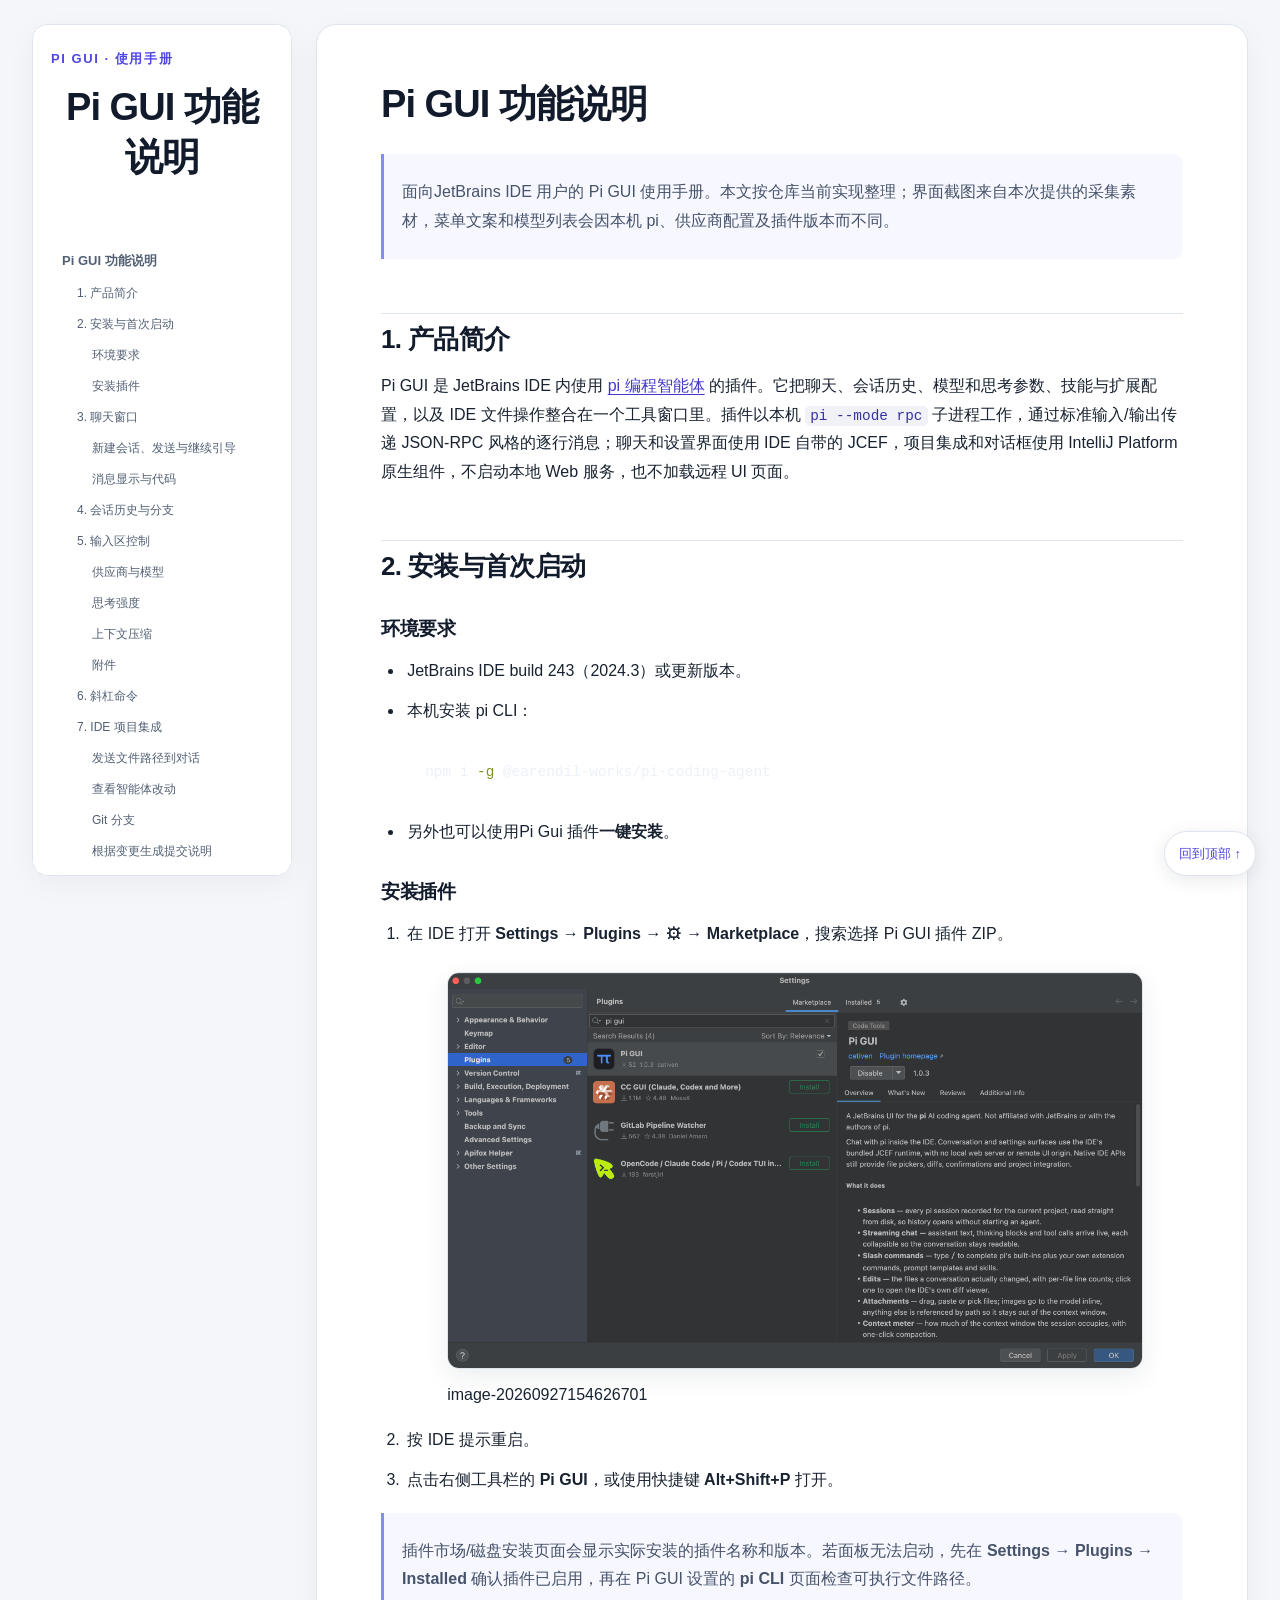
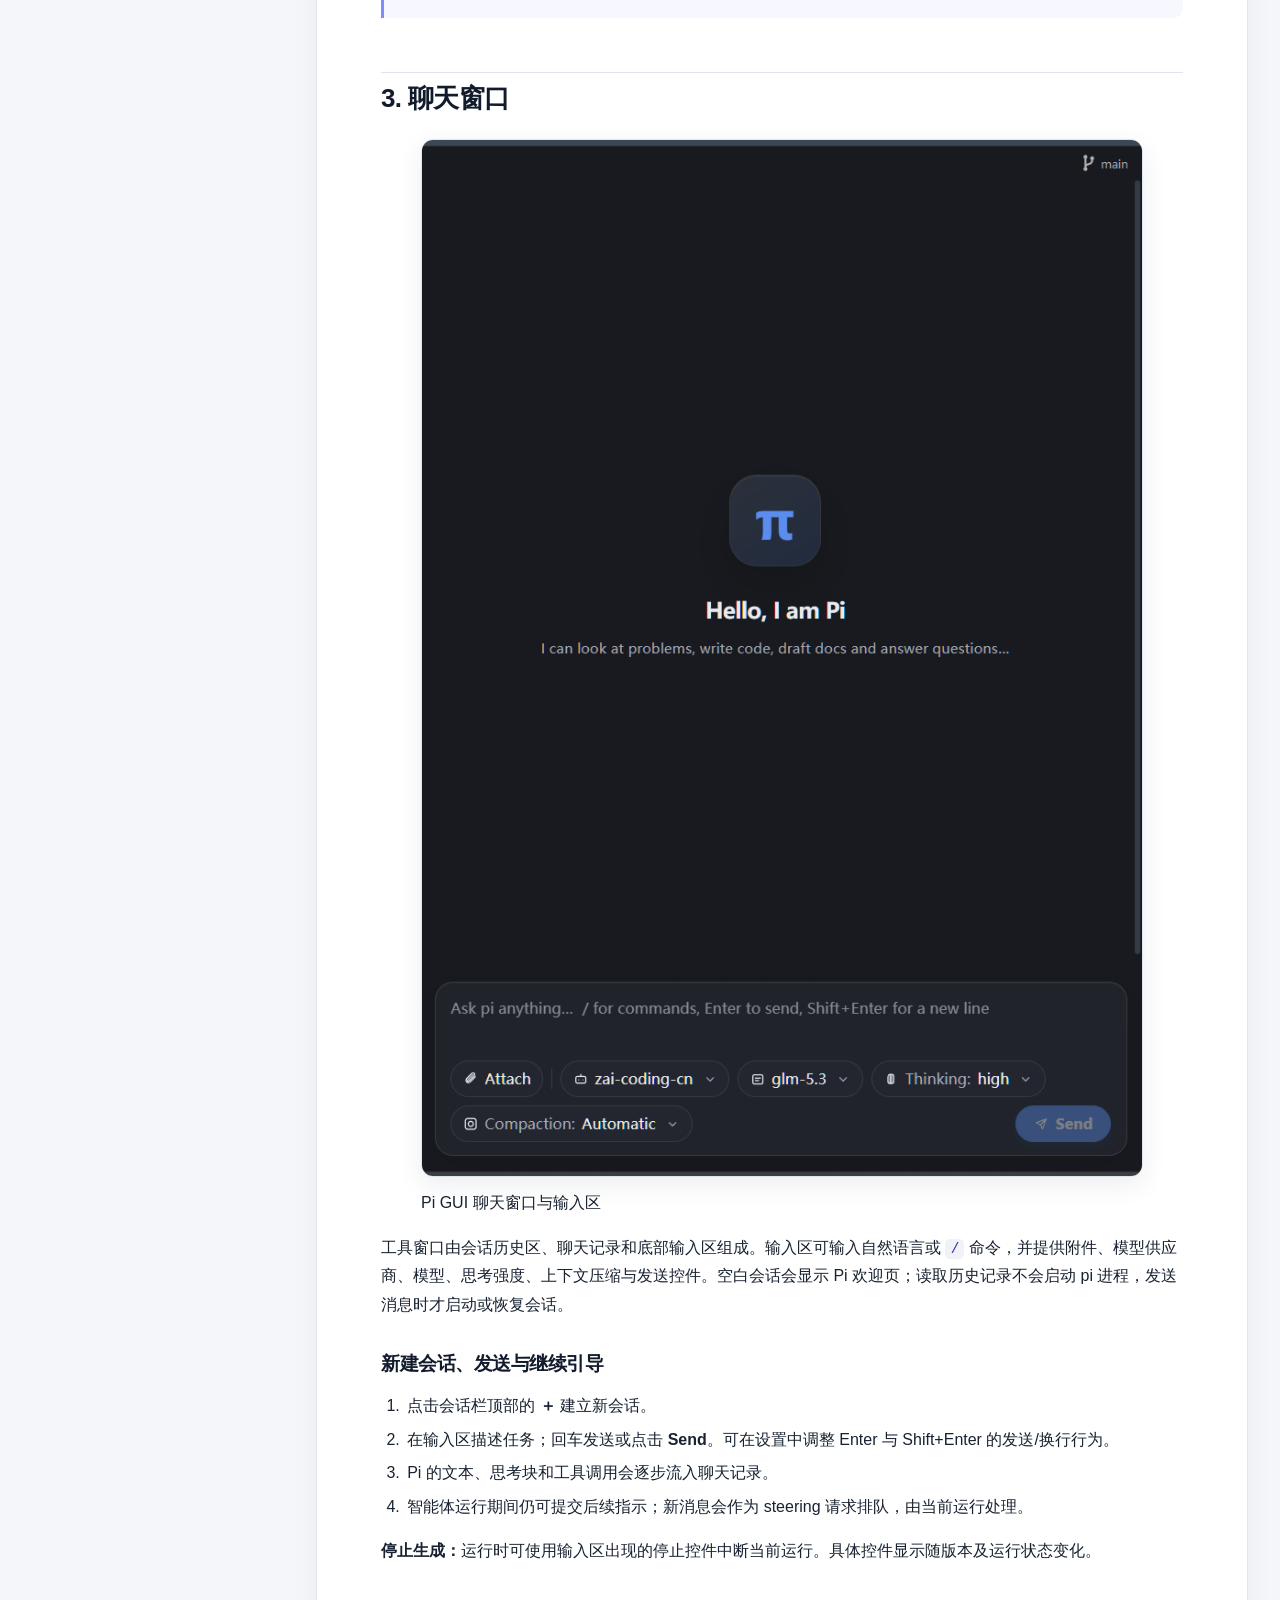
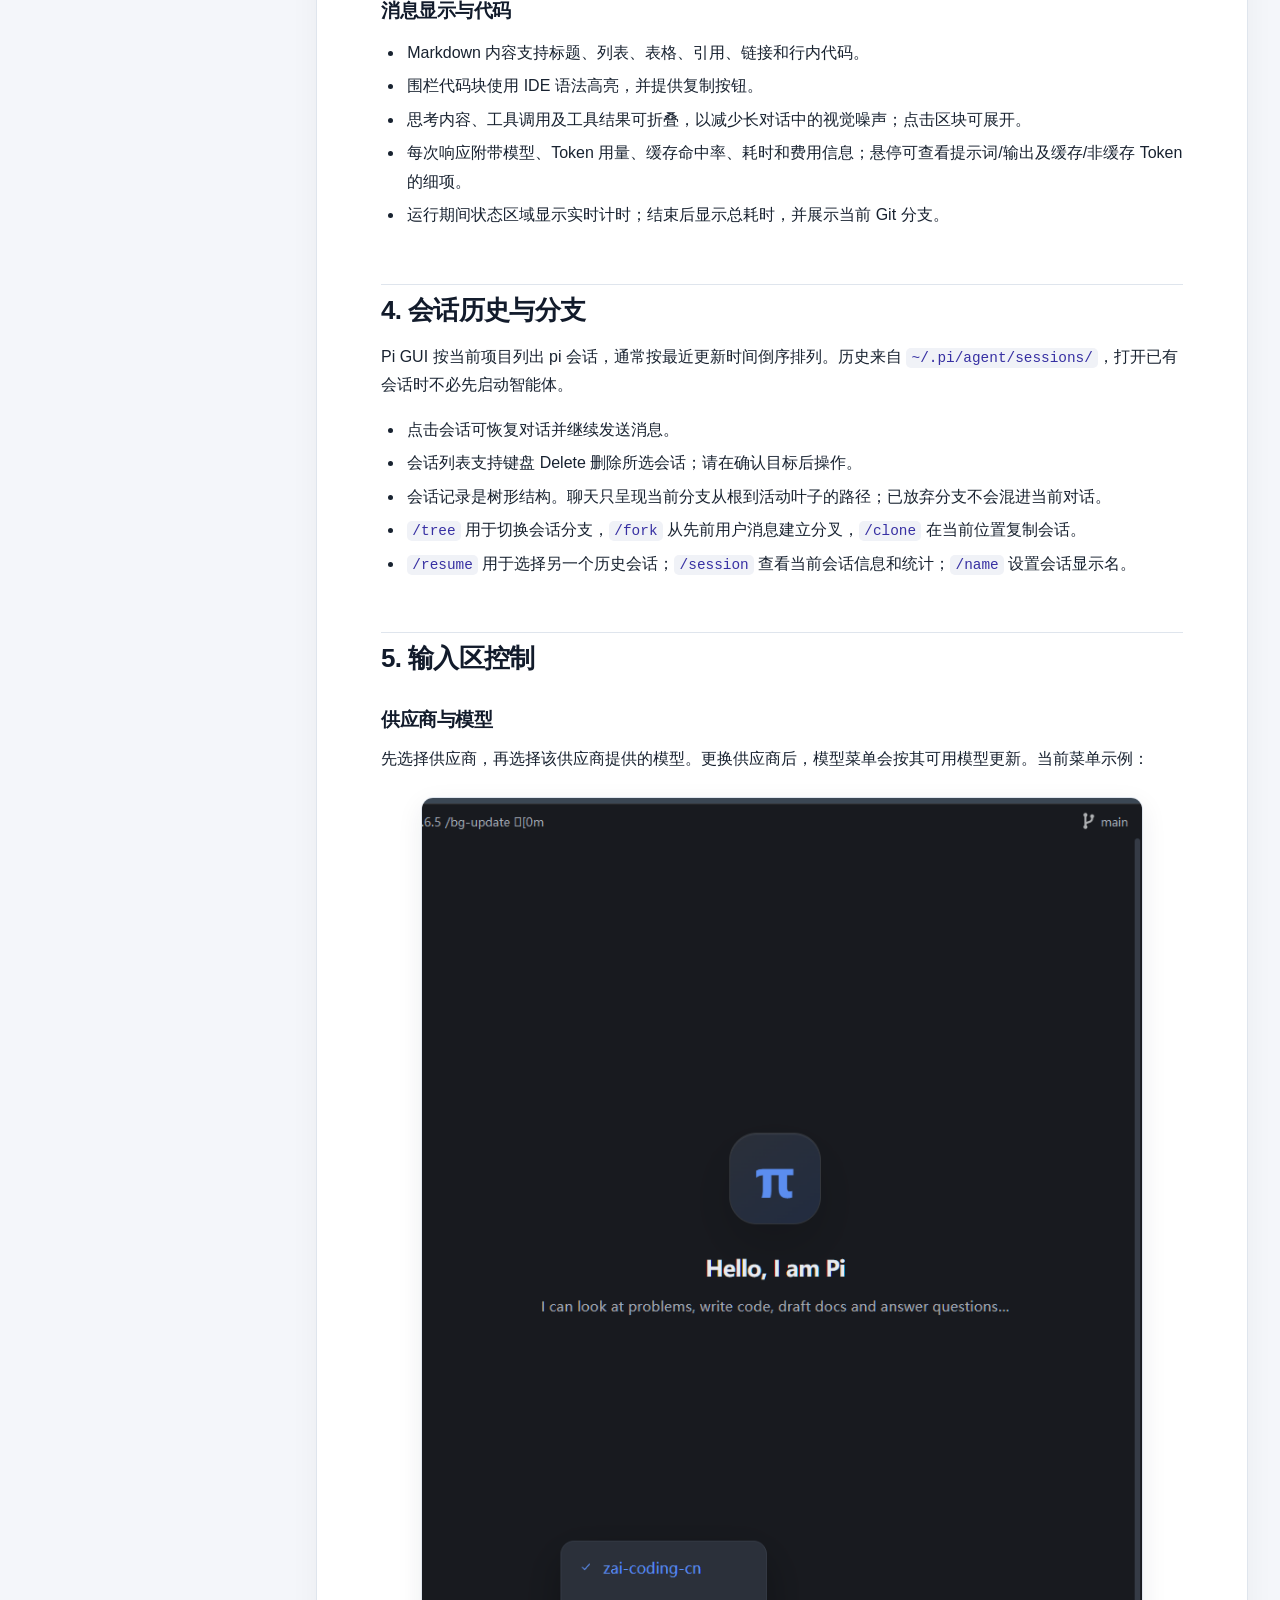
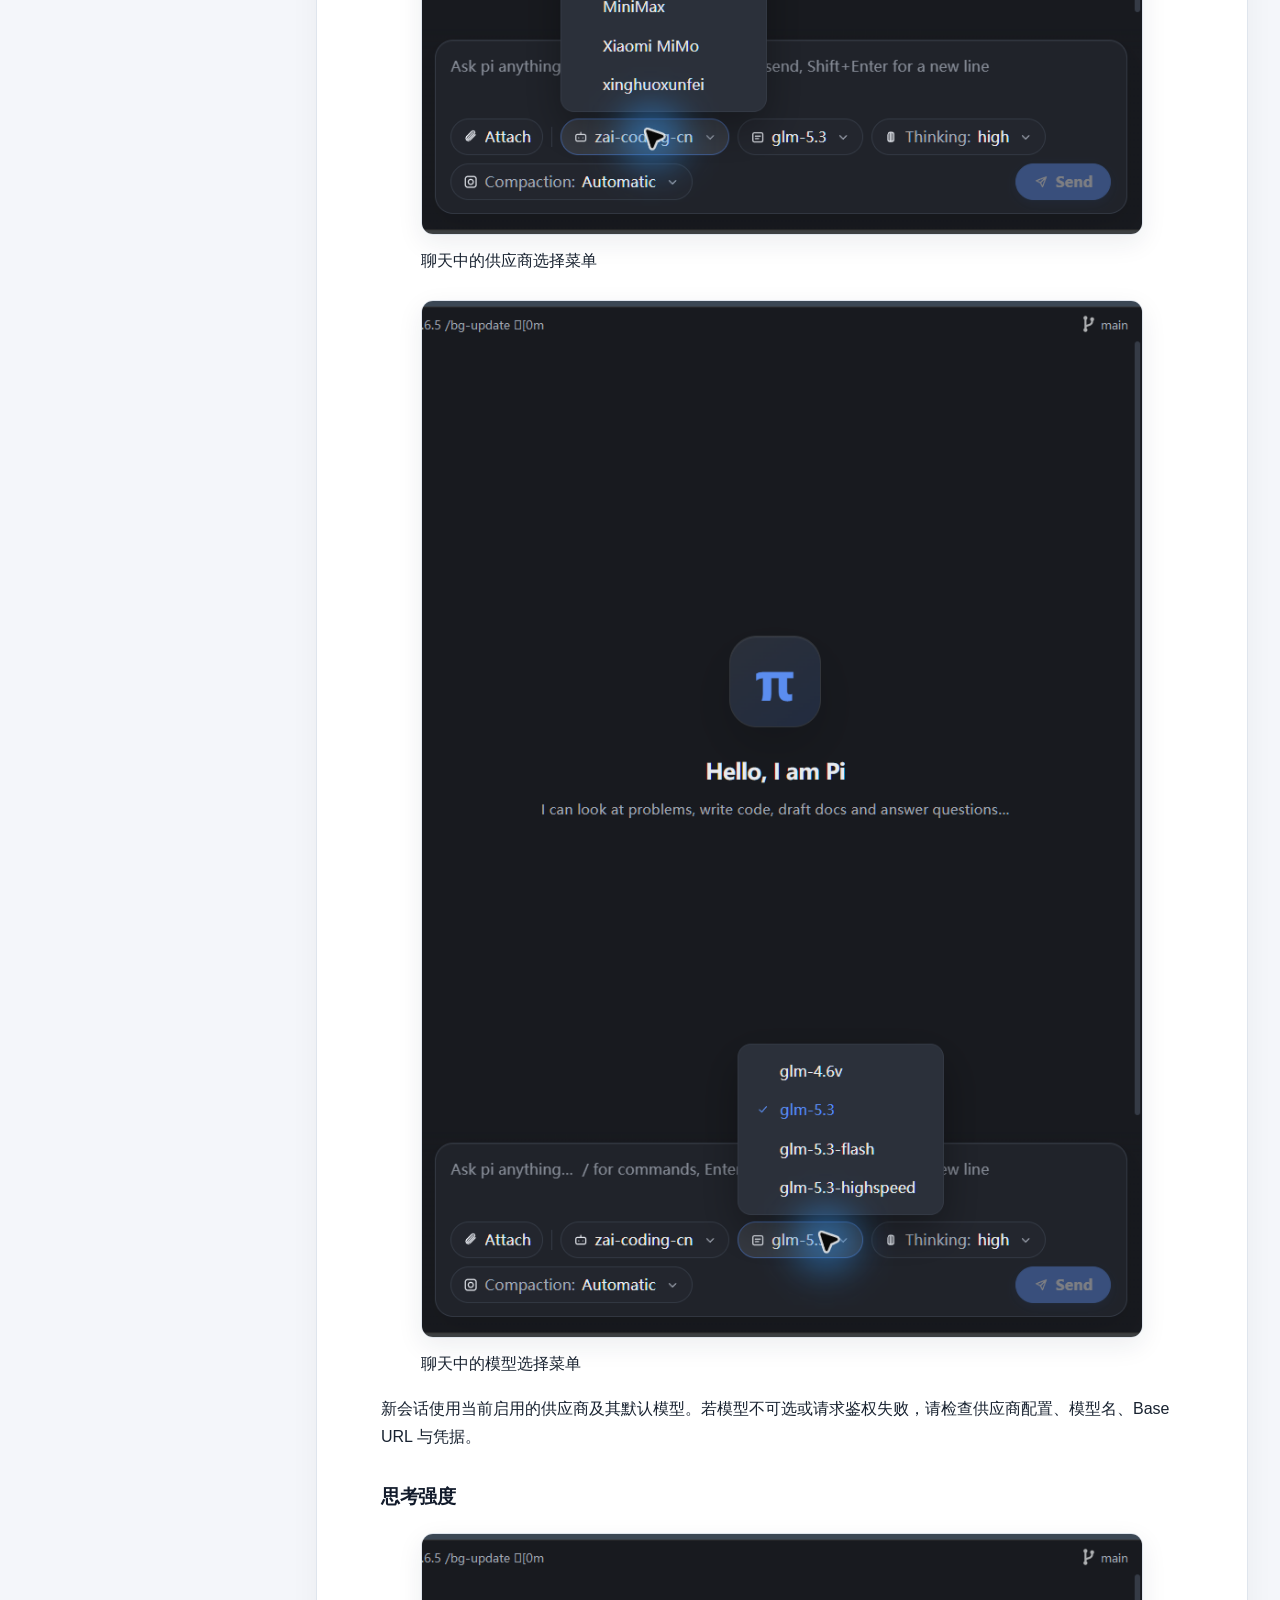
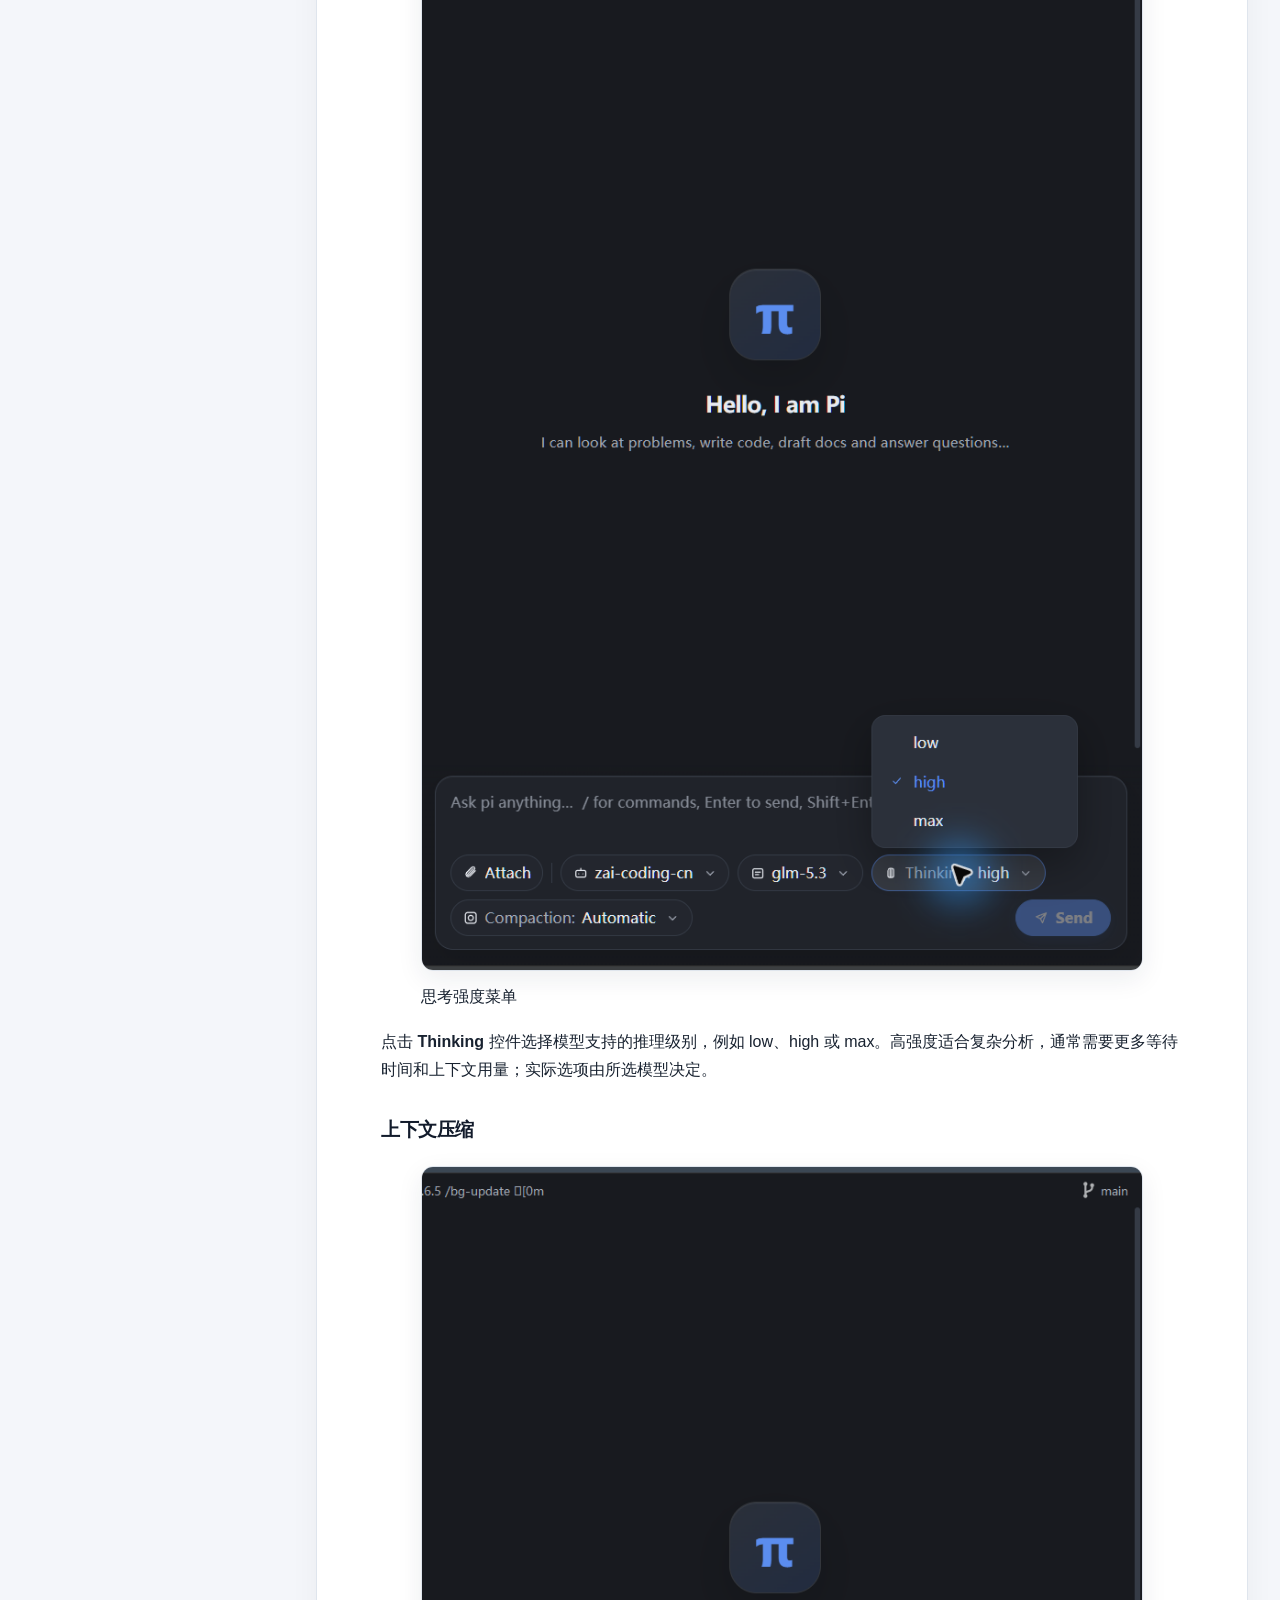
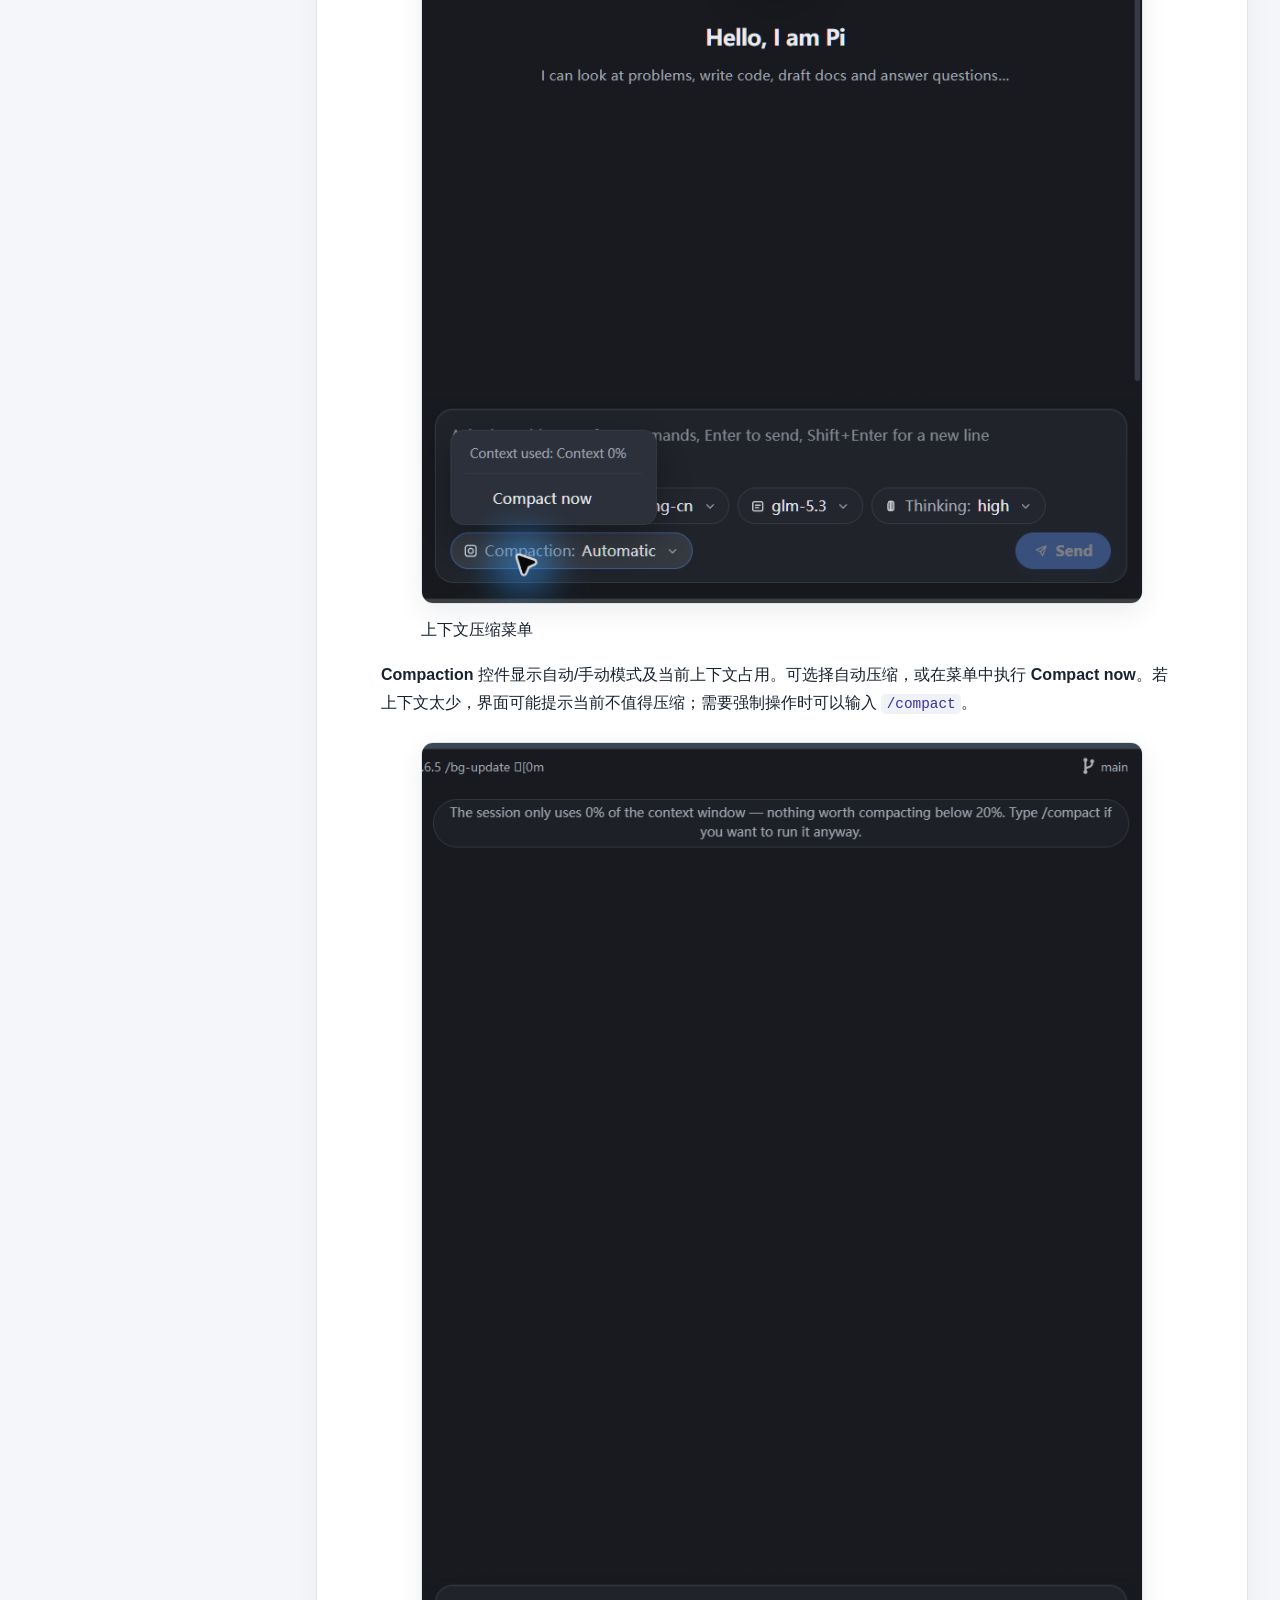
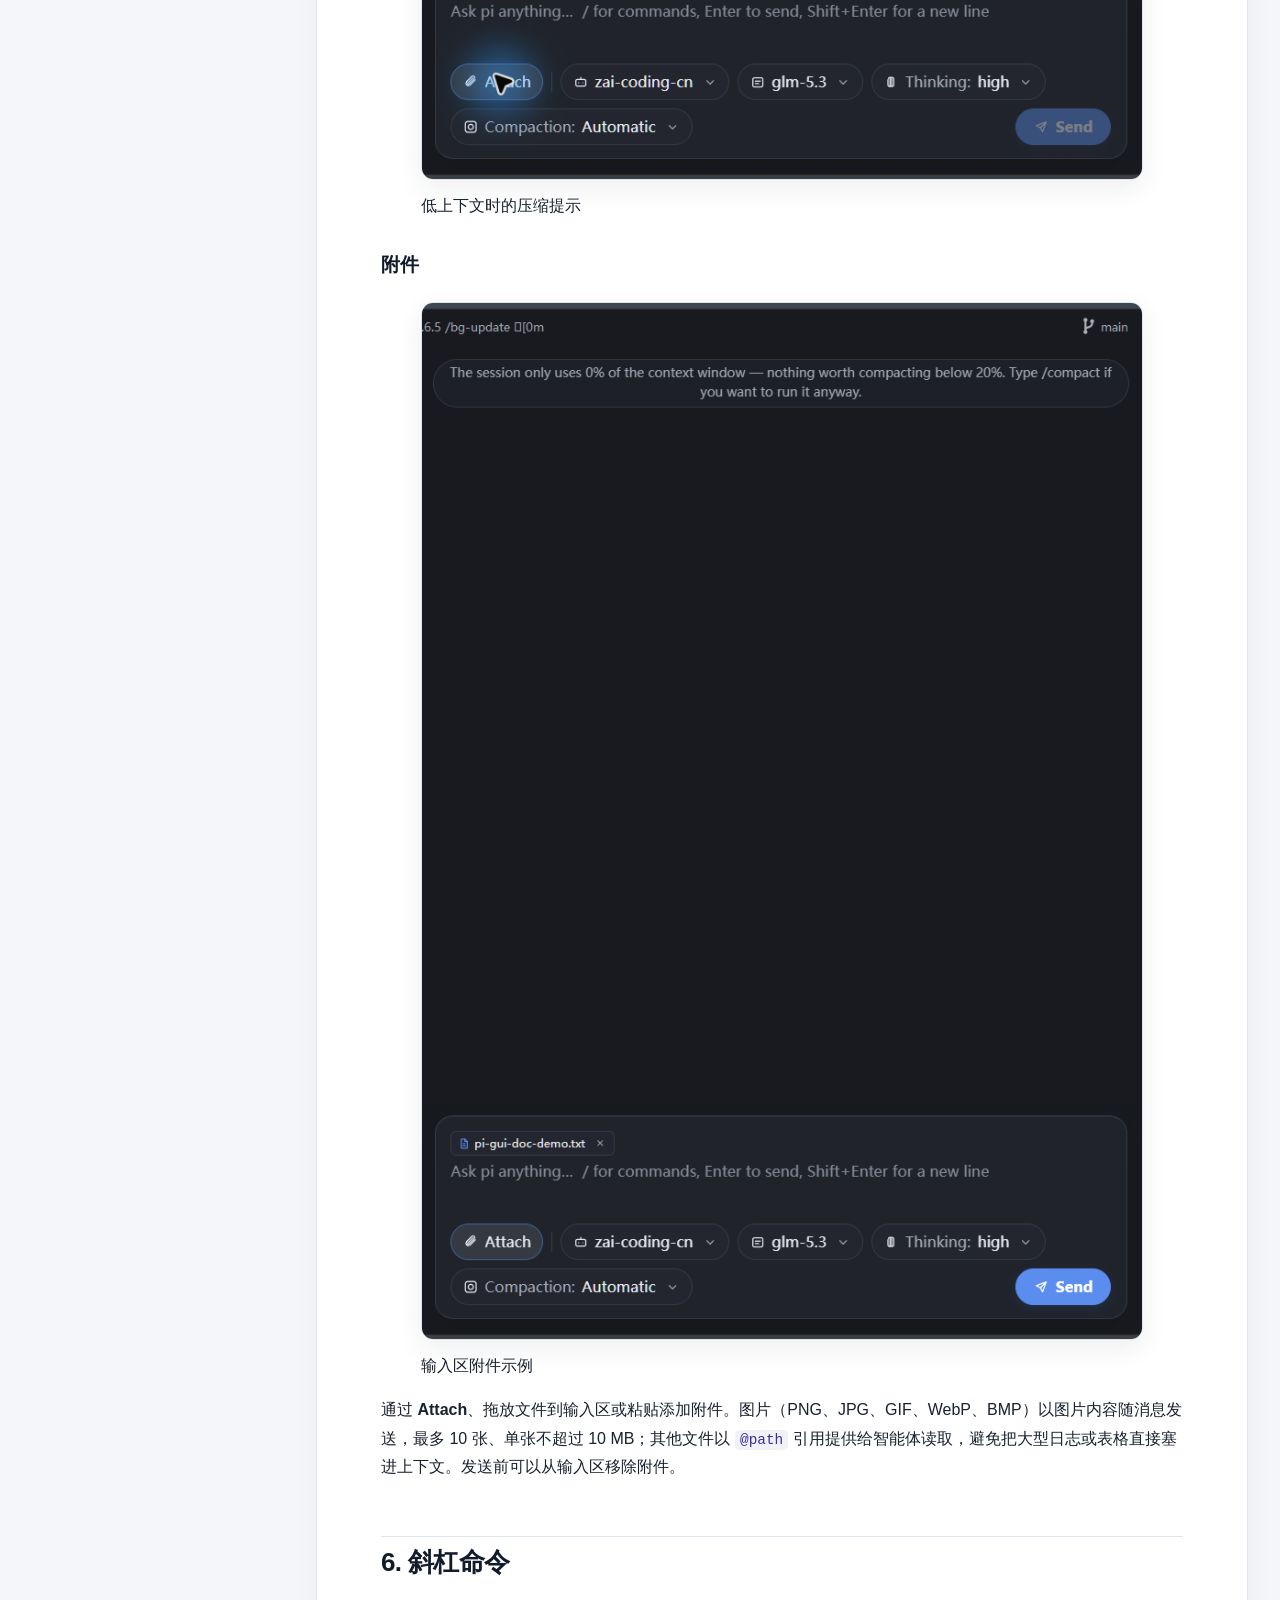
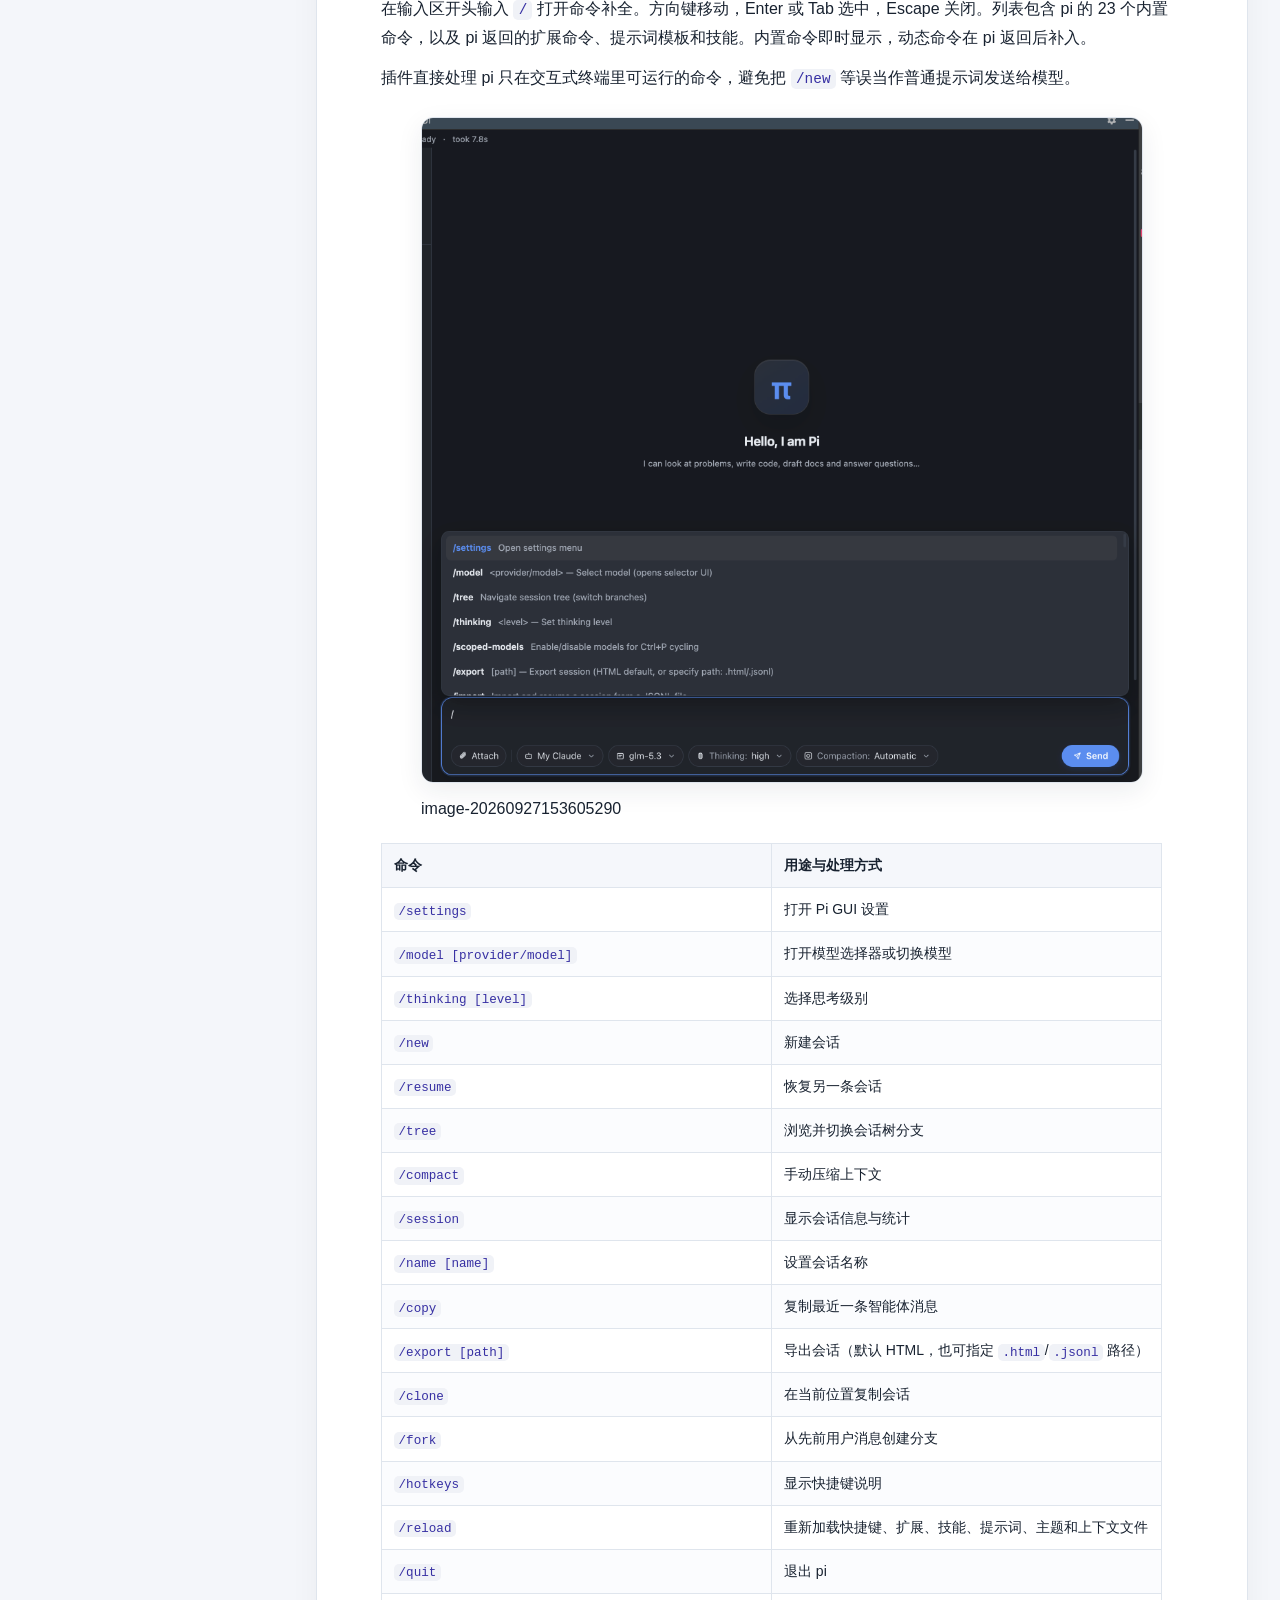
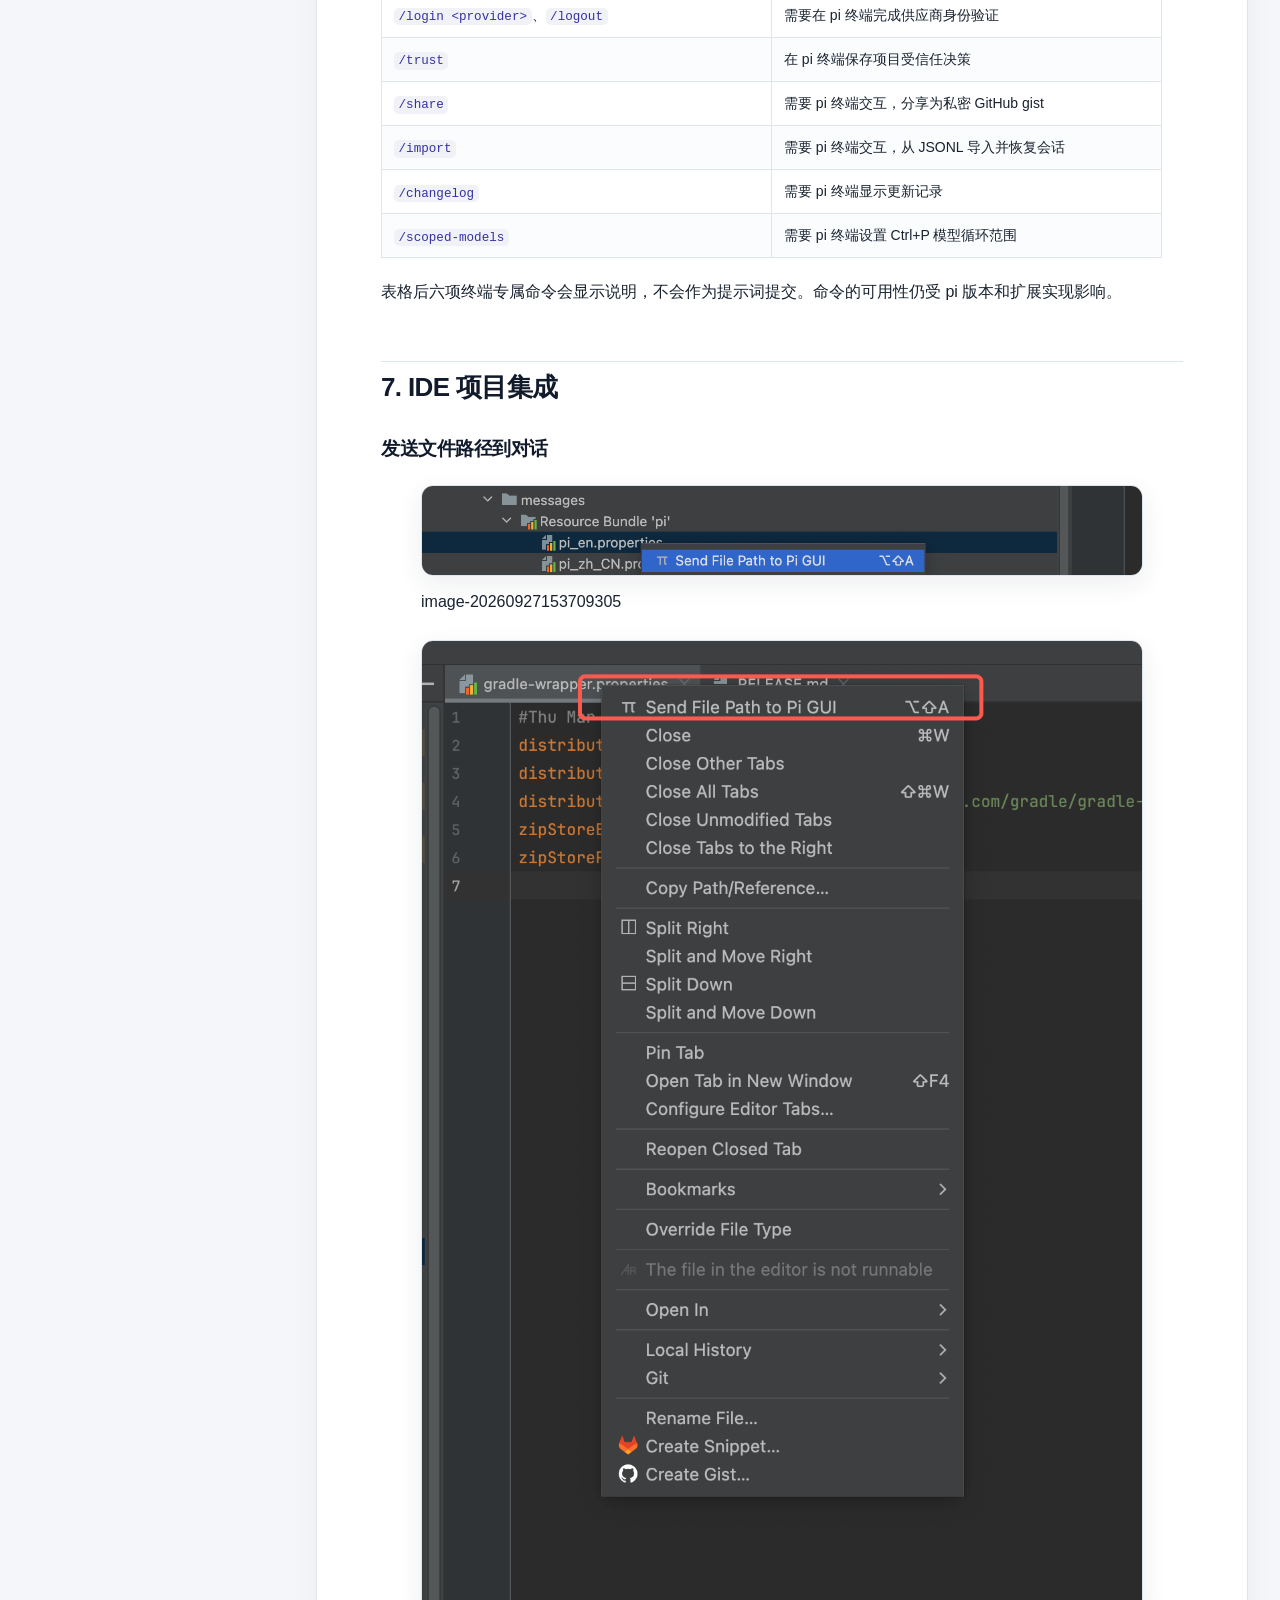
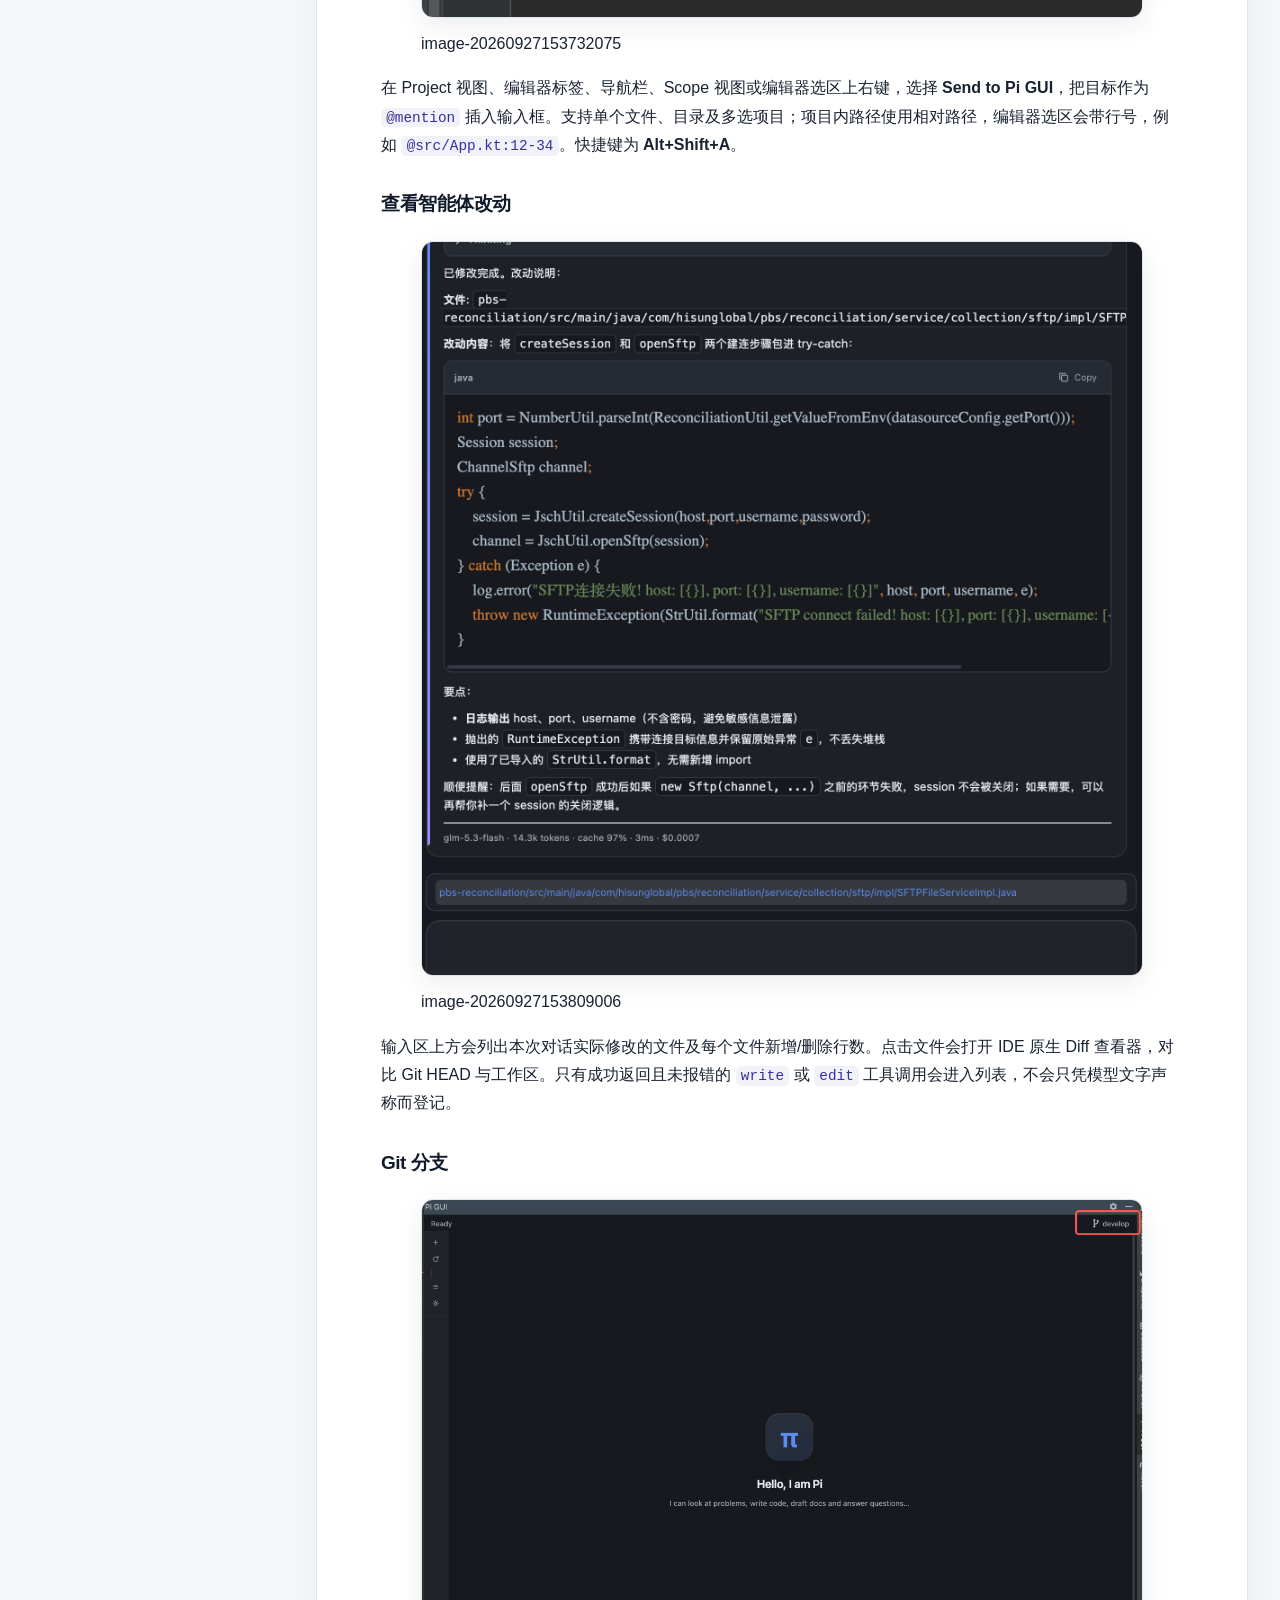
==== docs/index.html @ 317d8a3e "docs: publish Pi GUI user guide for Pages" ====
<!DOCTYPE html>
<html xmlns="http://www.w3.org/1999/xhtml" lang="zh-CN" xml:lang="zh-CN">
<head>
  <meta charset="utf-8" />
  <meta name="generator" content="pandoc" />
  <meta name="viewport" content="width=device-width, initial-scale=1.0, user-scalable=yes" />
  <title>Pi GUI 功能说明</title>
  <style>

html {
color: #1a1a1a;
background-color: #fdfdfd;
}
body {
margin: 0 auto;
max-width: 36em;
padding-left: 50px;
padding-right: 50px;
padding-top: 50px;
padding-bottom: 50px;
hyphens: auto;
overflow-wrap: break-word;
text-rendering: optimizeLegibility;
font-kerning: normal;
}
@media (max-width: 600px) {
body {
font-size: 0.9em;
padding: 12px;
}
h1 {
font-size: 1.8em;
}
}
@media print {
html {
background-color: white;
}
body {
background-color: transparent;
color: black;
font-size: 12pt;
}
p, h2, h3 {
orphans: 3;
widows: 3;
}
h2, h3, h4 {
page-break-after: avoid;
}
}
p {
margin: 1em 0;
}
a {
color: #1a1a1a;
}
a:visited {
color: #1a1a1a;
}
img {
max-width: 100%;
}
svg {
height: auto;
max-width: 100%;
}
h1, h2, h3, h4, h5, h6 {
margin-top: 1.4em;
}
h5, h6 {
font-size: 1em;
font-style: italic;
}
h6 {
font-weight: normal;
}
ol, ul {
padding-left: 1.7em;
margin-top: 1em;
}
li > ol, li > ul {
margin-top: 0;
}
blockquote {
margin: 1em 0 1em 1.7em;
padding-left: 1em;
border-left: 2px solid #e6e6e6;
color: #606060;
}
code {
font-family: Menlo, Monaco, Consolas, 'Lucida Console', monospace;
font-size: 85%;
margin: 0;
hyphens: manual;
}
pre {
margin: 1em 0;
overflow: auto;
}
pre code {
padding: 0;
overflow: visible;
overflow-wrap: normal;
}
.sourceCode {
background-color: transparent;
overflow: visible;
}
hr {
border: none;
border-top: 1px solid #1a1a1a;
height: 1px;
margin: 1em 0;
}
table {
margin: 1em 0;
border-collapse: collapse;
width: 100%;
overflow-x: auto;
display: block;
font-variant-numeric: lining-nums tabular-nums;
}
table caption {
margin-bottom: 0.75em;
}
tbody {
margin-top: 0.5em;
border-top: 1px solid #1a1a1a;
border-bottom: 1px solid #1a1a1a;
}
th {
border-top: 1px solid #1a1a1a;
padding: 0.25em 0.5em 0.25em 0.5em;
}
td {
padding: 0.125em 0.5em 0.25em 0.5em;
}
header {
margin-bottom: 4em;
text-align: center;
}
#TOC li {
list-style: none;
}
#TOC ul {
padding-left: 1.3em;
}
#TOC > ul {
padding-left: 0;
}
#TOC a:not(:hover) {
text-decoration: none;
}
code{white-space: pre-wrap;}
span.smallcaps{font-variant: small-caps;}
div.columns{display: flex; gap: min(4vw, 1.5em);}
div.column{flex: auto; overflow-x: auto;}
div.hanging-indent{margin-left: 1.5em; text-indent: -1.5em;}

ul.task-list[class]{list-style: none;}
ul.task-list li input[type="checkbox"] {
font-size: inherit;
width: 0.8em;
margin: 0 0.8em 0.2em -1.6em;
vertical-align: middle;
}
.display.math{display: block; text-align: center; margin: 0.5rem auto;}

html { -webkit-text-size-adjust: 100%; }
pre > code.sourceCode { white-space: pre; position: relative; }
pre > code.sourceCode > span { display: inline-block; line-height: 1.25; }
pre > code.sourceCode > span:empty { height: 1.2em; }
.sourceCode { overflow: visible; }
code.sourceCode > span { color: inherit; text-decoration: inherit; }
div.sourceCode { margin: 1em 0; }
pre.sourceCode { margin: 0; }
@media screen {
div.sourceCode { overflow: auto; }
}
@media print {
pre > code.sourceCode { white-space: pre-wrap; }
pre > code.sourceCode > span { text-indent: -5em; padding-left: 5em; }
}
pre.numberSource code
{ counter-reset: source-line 0; }
pre.numberSource code > span
{ position: relative; left: -4em; counter-increment: source-line; }
pre.numberSource code > span > a:first-child::before
{ content: counter(source-line);
position: relative; left: -1em; text-align: right; vertical-align: baseline;
border: none; display: inline-block;
-webkit-touch-callout: none; -webkit-user-select: none;
-khtml-user-select: none; -moz-user-select: none;
-ms-user-select: none; user-select: none;
padding: 0 4px; width: 4em;
color: #aaaaaa;
}
pre.numberSource { margin-left: 3em; border-left: 1px solid #aaaaaa; padding-left: 4px; }
div.sourceCode
{ }
@media screen {
pre > code.sourceCode > span > a:first-child::before { text-decoration: underline; }
}
code span.al { color: #ff0000; font-weight: bold; } 
code span.an { color: #60a0b0; font-weight: bold; font-style: italic; } 
code span.at { color: #7d9029; } 
code span.bn { color: #40a070; } 
code span.bu { color: #008000; } 
code span.cf { color: #007020; font-weight: bold; } 
code span.ch { color: #4070a0; } 
code span.cn { color: #880000; } 
code span.co { color: #60a0b0; font-style: italic; } 
code span.cv { color: #60a0b0; font-weight: bold; font-style: italic; } 
code span.do { color: #ba2121; font-style: italic; } 
code span.dt { color: #902000; } 
code span.dv { color: #40a070; } 
code span.er { color: #ff0000; font-weight: bold; } 
code span.ex { } 
code span.fl { color: #40a070; } 
code span.fu { color: #06287e; } 
code span.im { color: #008000; font-weight: bold; } 
code span.in { color: #60a0b0; font-weight: bold; font-style: italic; } 
code span.kw { color: #007020; font-weight: bold; } 
code span.op { color: #666666; } 
code span.ot { color: #007020; } 
code span.pp { color: #bc7a00; } 
code span.sc { color: #4070a0; } 
code span.ss { color: #bb6688; } 
code span.st { color: #4070a0; } 
code span.va { color: #19177c; } 
code span.vs { color: #4070a0; } 
code span.wa { color: #60a0b0; font-weight: bold; font-style: italic; } 
</style>
<meta name="description" content="Pi GUI JetBrains 插件完整功能使用手册" />
<style>
:root{color-scheme:light;--ink:#182230;--muted:#596779;--line:#dfe5ed;--accent:#4f46e5;--paper:#fff;--canvas:#f4f6fa;--soft:#eef2ff}*{box-sizing:border-box}html{scroll-behavior:smooth;scroll-padding-top:24px}body{margin:0!important;padding:0!important;max-width:none!important;width:100%;background:var(--canvas);color:var(--ink);font:16px/1.78 -apple-system,BlinkMacSystemFont,"Segoe UI","PingFang SC","Hiragino Sans GB","Microsoft YaHei",sans-serif}.page{width:100%;max-width:none;min-height:100vh;margin:0;padding:24px 32px 64px;display:grid;grid-template-columns:260px minmax(0,1fr);gap:24px}.sidebar{position:sticky;top:24px;align-self:start;max-height:calc(100vh - 48px);overflow:auto;padding:22px 18px;background:var(--paper);border:1px solid var(--line);border-radius:16px;box-shadow:0 8px 30px #1720330b}.brand{font-size:13px;font-weight:750;letter-spacing:.12em;text-transform:uppercase;color:var(--accent);margin:0 0 12px}.sidebar #TOC ul{list-style:none;margin:0;padding:0}.sidebar #TOC ul ul{padding-left:12px}.sidebar #TOC li{margin:3px 0}.sidebar #TOC a{display:block;padding:5px 8px;border-radius:7px;color:#526074;text-decoration:none;font-size:13px;line-height:1.5}.sidebar #TOC a:hover{background:var(--soft);color:var(--accent)}main{min-width:0;width:100%;padding:54px clamp(28px,5vw,88px);background:var(--paper);border:1px solid var(--line);border-radius:20px;box-shadow:0 8px 30px #1720330b}h1,h2,h3{line-height:1.32;letter-spacing:-.025em;color:#121b2b}h1{font-size:38px;margin:0 0 25px}h2{font-size:26px;margin:54px 0 16px;padding-top:8px;border-top:1px solid var(--line)}h3{font-size:19px;margin:32px 0 10px}p{margin:12px 0}a{color:#4338ca;text-underline-offset:3px}blockquote{margin:18px 0;padding:12px 18px;border-left:3px solid #818cf8;background:#f6f7ff;color:#46536a;border-radius:0 10px 10px 0}ul,ol{padding-left:1.45em}li{padding-left:3px;margin:5px 0}table{width:100%;border-collapse:collapse;margin:20px 0;font-size:14px;line-height:1.65}th,td{border:1px solid var(--line);padding:10px 12px;text-align:left;vertical-align:top}th{background:#f5f7fb;font-weight:700}tr:nth-child(even) td{background:#fbfcfe}code{font:.9em ui-monospace,SFMono-Regular,Menlo,Consolas,monospace;background:#f0f2f7;padding:.13em .36em;border-radius:5px;color:#3730a3}pre{overflow:auto;padding:16px 18px;border-radius:12px;background:#151a26;color:#ecf0f8}pre code{background:none;color:inherit;padding:0}img{display:block;max-width:min(100%,785px);height:auto;margin:24px auto 12px;border:1px solid var(--line);border-radius:12px;box-shadow:0 8px 26px #15213a14}hr{border:0;border-top:1px solid var(--line);margin:34px 0}.back-top{position:fixed;right:24px;bottom:24px;padding:10px 14px;border:1px solid var(--line);border-radius:999px;background:#fff;color:var(--accent);text-decoration:none;box-shadow:0 4px 18px #17203318;font-size:13px}.sidebar #TOC>ul>li>a{font-weight:650}.sidebar #TOC ul ul a{font-size:12px}@media(max-width:880px){.page{display:block;padding:16px}.sidebar{position:static;max-height:270px;margin-bottom:16px}.sidebar:before{content:"本文导航";display:block;font-weight:700;margin:0 0 8px}main{padding:32px 24px}h1{font-size:31px}h2{font-size:23px;margin-top:42px}}@media(max-width:560px){body{font-size:15px}.page{padding:8px}.sidebar{padding:16px;border-radius:12px}main{padding:26px 18px;border-radius:12px}h1{font-size:28px}h2{font-size:21px}table{display:block;overflow-x:auto}th,td{min-width:110px;padding:8px}}@media print{body{background:white}.page{display:block;padding:0;max-width:none}.sidebar,.back-top{display:none}main{border:0;box-shadow:none;padding:0}h2{break-after:avoid}img{max-width:100%;box-shadow:none}a{color:inherit;text-decoration:none}}
</style>
</head>
<body id="top">
<div class="page">
<aside class="sidebar"><div class="brand">Pi GUI · 使用手册</div>
<header id="title-block-header">
<h1 class="title">Pi GUI 功能说明</h1>
</header>
<nav id="TOC" role="doc-toc">
<ul>
<li><a href="#pi-gui-功能说明" id="toc-pi-gui-功能说明">Pi GUI
功能说明</a>
<ul>
<li><a href="#产品简介" id="toc-产品简介">1. 产品简介</a></li>
<li><a href="#安装与首次启动" id="toc-安装与首次启动">2.
安装与首次启动</a>
<ul>
<li><a href="#环境要求" id="toc-环境要求">环境要求</a></li>
<li><a href="#安装插件" id="toc-安装插件">安装插件</a></li>
</ul></li>
<li><a href="#聊天窗口" id="toc-聊天窗口">3. 聊天窗口</a>
<ul>
<li><a href="#新建会话发送与继续引导" id="toc-新建会话发送与继续引导">新建会话、发送与继续引导</a></li>
<li><a href="#消息显示与代码" id="toc-消息显示与代码">消息显示与代码</a></li>
</ul></li>
<li><a href="#会话历史与分支" id="toc-会话历史与分支">4.
会话历史与分支</a></li>
<li><a href="#输入区控制" id="toc-输入区控制">5. 输入区控制</a>
<ul>
<li><a href="#供应商与模型" id="toc-供应商与模型">供应商与模型</a></li>
<li><a href="#思考强度" id="toc-思考强度">思考强度</a></li>
<li><a href="#上下文压缩" id="toc-上下文压缩">上下文压缩</a></li>
<li><a href="#附件" id="toc-附件">附件</a></li>
</ul></li>
<li><a href="#斜杠命令" id="toc-斜杠命令">6. 斜杠命令</a></li>
<li><a href="#ide-项目集成" id="toc-ide-项目集成">7. IDE 项目集成</a>
<ul>
<li><a href="#发送文件路径到对话" id="toc-发送文件路径到对话">发送文件路径到对话</a></li>
<li><a href="#查看智能体改动" id="toc-查看智能体改动">查看智能体改动</a></li>
<li><a href="#git-分支" id="toc-git-分支">Git 分支</a></li>
<li><a href="#根据变更生成提交说明" id="toc-根据变更生成提交说明">根据变更生成提交说明</a></li>
</ul></li>
<li><a href="#设置说明" id="toc-设置说明">8. 设置说明</a>
<ul>
<li><a href="#常规设置逐项说明" id="toc-常规设置逐项说明">常规设置逐项说明</a></li>
<li><a href="#mcp-服务配置" id="toc-mcp-服务配置">MCP 服务配置</a></li>
<li><a href="#技能与插件的安装范围" id="toc-技能与插件的安装范围">技能与插件的安装范围</a></li>
<li><a href="#commit-ai-设置与使用" id="toc-commit-ai-设置与使用">Commit
AI 设置与使用</a></li>
<li><a href="#导入供应商与凭据隐私" id="toc-导入供应商与凭据隐私">导入供应商与凭据隐私</a></li>
</ul></li>
<li><a href="#常见问题" id="toc-常见问题">9. 常见问题</a></li>
<li><a href="#技术与数据边界" id="toc-技术与数据边界">10.
技术与数据边界</a></li>
</ul></li>
</ul>
</nav>
</aside>
<main>
<h1 id="pi-gui-功能说明">Pi GUI 功能说明</h1>
<blockquote>
<p>面向JetBrains IDE 用户的 Pi GUI
使用手册。本文按仓库当前实现整理；界面截图来自本次提供的采集素材，菜单文案和模型列表会因本机
pi、供应商配置及插件版本而不同。</p>
</blockquote>
<h2 id="产品简介">1. 产品简介</h2>
<p>Pi GUI 是 JetBrains IDE 内使用 <a href="https://github.com/earendil-works/pi">pi 编程智能体</a>
的插件。它把聊天、会话历史、模型和思考参数、技能与扩展配置，以及 IDE
文件操作整合在一个工具窗口里。插件以本机 <code>pi --mode rpc</code>
子进程工作，通过标准输入/输出传递 JSON-RPC
风格的逐行消息；聊天和设置界面使用 IDE 自带的 JCEF，项目集成和对话框使用
IntelliJ Platform 原生组件，不启动本地 Web 服务，也不加载远程 UI
页面。</p>
<h2 id="安装与首次启动">2. 安装与首次启动</h2>
<h3 id="环境要求">环境要求</h3>
<ul>
<li><p>JetBrains IDE build 243（2024.3）或更新版本。</p></li>
<li><p>本机安装 pi CLI：</p>
<div class="sourceCode" id="cb1"><pre class="sourceCode bash"><code class="sourceCode bash"><span id="cb1-1"><a href="#cb1-1" aria-hidden="true" tabindex="-1"></a><span class="ex">npm</span> i <span class="at">-g</span> @earendil-works/pi-coding-agent</span></code></pre></div></li>
<li><p>另外也可以使用Pi Gui 插件<strong>一键安装</strong>。</p></li>
</ul>
<h3 id="安装插件">安装插件</h3>
<ol type="1">
<li><p>在 IDE 打开 <strong>Settings → Plugins → ⚙ →
Marketplace</strong>，搜索选择 Pi GUI 插件 ZIP。</p>
<figure>
<img role="img" aria-label="image-20260927154626701" src="[data-uri]" alt="image-20260927154626701" />
<figcaption aria-hidden="true">image-20260927154626701</figcaption>
</figure></li>
<li><p>按 IDE 提示重启。</p></li>
<li><p>点击右侧工具栏的 <strong>Pi GUI</strong>，或使用快捷键
<strong>Alt+Shift+P</strong> 打开。</p></li>
</ol>
<blockquote>
<p>插件市场/磁盘安装页面会显示实际安装的插件名称和版本。若面板无法启动，先在
<strong>Settings → Plugins → Installed</strong> 确认插件已启用，再在 Pi
GUI 设置的 <strong>pi CLI</strong> 页面检查可执行文件路径。</p>
</blockquote>
<h2 id="聊天窗口">3. 聊天窗口</h2>
<figure>
<img role="img" aria-label="Pi GUI 聊天窗口与输入区" src="[data-uri]" alt="Pi GUI 聊天窗口与输入区" />
<figcaption aria-hidden="true">Pi GUI 聊天窗口与输入区</figcaption>
</figure>
<p>工具窗口由会话历史区、聊天记录和底部输入区组成。输入区可输入自然语言或
<code>/</code>
命令，并提供附件、模型供应商、模型、思考强度、上下文压缩与发送控件。空白会话会显示
Pi 欢迎页；读取历史记录不会启动 pi
进程，发送消息时才启动或恢复会话。</p>
<h3 id="新建会话发送与继续引导">新建会话、发送与继续引导</h3>
<ol type="1">
<li>点击会话栏顶部的 <strong>＋</strong> 建立新会话。</li>
<li>在输入区描述任务；回车发送或点击
<strong>Send</strong>。可在设置中调整 Enter 与 Shift+Enter
的发送/换行行为。</li>
<li>Pi 的文本、思考块和工具调用会逐步流入聊天记录。</li>
<li>智能体运行期间仍可提交后续指示；新消息会作为 steering
请求排队，由当前运行处理。</li>
</ol>
<p><strong>停止生成：</strong>运行时可使用输入区出现的停止控件中断当前运行。具体控件显示随版本及运行状态变化。</p>
<h3 id="消息显示与代码">消息显示与代码</h3>
<ul>
<li>Markdown 内容支持标题、列表、表格、引用、链接和行内代码。</li>
<li>围栏代码块使用 IDE 语法高亮，并提供复制按钮。</li>
<li>思考内容、工具调用及工具结果可折叠，以减少长对话中的视觉噪声；点击区块可展开。</li>
<li>每次响应附带模型、Token
用量、缓存命中率、耗时和费用信息；悬停可查看提示词/输出及缓存/非缓存
Token 的细项。</li>
<li>运行期间状态区域显示实时计时；结束后显示总耗时，并展示当前 Git
分支。</li>
</ul>
<h2 id="会话历史与分支">4. 会话历史与分支</h2>
<p>Pi GUI 按当前项目列出 pi 会话，通常按最近更新时间倒序排列。历史来自
<code>~/.pi/agent/sessions/</code>，打开已有会话时不必先启动智能体。</p>
<ul>
<li>点击会话可恢复对话并继续发送消息。</li>
<li>会话列表支持键盘 Delete 删除所选会话；请在确认目标后操作。</li>
<li>会话记录是树形结构。聊天只呈现当前分支从根到活动叶子的路径；已放弃分支不会混进当前对话。</li>
<li><code>/tree</code> 用于切换会话分支，<code>/fork</code>
从先前用户消息建立分叉，<code>/clone</code> 在当前位置复制会话。</li>
<li><code>/resume</code> 用于选择另一个历史会话；<code>/session</code>
查看当前会话信息和统计；<code>/name</code> 设置会话显示名。</li>
</ul>
<h2 id="输入区控制">5. 输入区控制</h2>
<h3 id="供应商与模型">供应商与模型</h3>
<p>先选择供应商，再选择该供应商提供的模型。更换供应商后，模型菜单会按其可用模型更新。当前菜单示例：</p>
<figure>
<img role="img" aria-label="聊天中的供应商选择菜单" src="[data-uri]" alt="聊天中的供应商选择菜单" />
<figcaption aria-hidden="true">聊天中的供应商选择菜单</figcaption>
</figure>
<figure>
<img role="img" aria-label="聊天中的模型选择菜单" src="[data-uri]" alt="聊天中的模型选择菜单" />
<figcaption aria-hidden="true">聊天中的模型选择菜单</figcaption>
</figure>
<p>新会话使用当前启用的供应商及其默认模型。若模型不可选或请求鉴权失败，请检查供应商配置、模型名、Base
URL 与凭据。</p>
<h3 id="思考强度">思考强度</h3>
<figure>
<img role="img" aria-label="思考强度菜单" src="[data-uri]" alt="思考强度菜单" />
<figcaption aria-hidden="true">思考强度菜单</figcaption>
</figure>
<p>点击 <strong>Thinking</strong> 控件选择模型支持的推理级别，例如
low、high 或
max。高强度适合复杂分析，通常需要更多等待时间和上下文用量；实际选项由所选模型决定。</p>
<h3 id="上下文压缩">上下文压缩</h3>
<figure>
<img role="img" aria-label="上下文压缩菜单" src="[data-uri]" alt="上下文压缩菜单" />
<figcaption aria-hidden="true">上下文压缩菜单</figcaption>
</figure>
<p><strong>Compaction</strong>
控件显示自动/手动模式及当前上下文占用。可选择自动压缩，或在菜单中执行
<strong>Compact
now</strong>。若上下文太少，界面可能提示当前不值得压缩；需要强制操作时可以输入
<code>/compact</code>。</p>
<figure>
<img role="img" aria-label="低上下文时的压缩提示" src="[data-uri]" alt="低上下文时的压缩提示" />
<figcaption aria-hidden="true">低上下文时的压缩提示</figcaption>
</figure>
<h3 id="附件">附件</h3>
<figure>
<img role="img" aria-label="输入区附件示例" src="[data-uri]" alt="输入区附件示例" />
<figcaption aria-hidden="true">输入区附件示例</figcaption>
</figure>
<p>通过
<strong>Attach</strong>、拖放文件到输入区或粘贴添加附件。图片（PNG、JPG、GIF、WebP、BMP）以图片内容随消息发送，最多
10 张、单张不超过 10 MB；其他文件以 <code>@path</code>
引用提供给智能体读取，避免把大型日志或表格直接塞进上下文。发送前可以从输入区移除附件。</p>
<h2 id="斜杠命令">6. 斜杠命令</h2>
<p>在输入区开头输入 <code>/</code> 打开命令补全。方向键移动，Enter 或
Tab 选中，Escape 关闭。列表包含 pi 的 23 个内置命令，以及 pi
返回的扩展命令、提示词模板和技能。内置命令即时显示，动态命令在 pi
返回后补入。</p>
<p>插件直接处理 pi 只在交互式终端里可运行的命令，避免把
<code>/new</code> 等误当作普通提示词发送给模型。</p>
<figure>
<img role="img" aria-label="image-20260927153605290" src="[data-uri]" alt="image-20260927153605290" />
<figcaption aria-hidden="true">image-20260927153605290</figcaption>
</figure>
<table>
<colgroup>
<col style="width: 50%" />
<col style="width: 50%" />
</colgroup>
<thead>
<tr>
<th>命令</th>
<th>用途与处理方式</th>
</tr>
</thead>
<tbody>
<tr>
<td><code>/settings</code></td>
<td>打开 Pi GUI 设置</td>
</tr>
<tr>
<td><code>/model [provider/model]</code></td>
<td>打开模型选择器或切换模型</td>
</tr>
<tr>
<td><code>/thinking [level]</code></td>
<td>选择思考级别</td>
</tr>
<tr>
<td><code>/new</code></td>
<td>新建会话</td>
</tr>
<tr>
<td><code>/resume</code></td>
<td>恢复另一条会话</td>
</tr>
<tr>
<td><code>/tree</code></td>
<td>浏览并切换会话树分支</td>
</tr>
<tr>
<td><code>/compact</code></td>
<td>手动压缩上下文</td>
</tr>
<tr>
<td><code>/session</code></td>
<td>显示会话信息与统计</td>
</tr>
<tr>
<td><code>/name [name]</code></td>
<td>设置会话名称</td>
</tr>
<tr>
<td><code>/copy</code></td>
<td>复制最近一条智能体消息</td>
</tr>
<tr>
<td><code>/export [path]</code></td>
<td>导出会话（默认 HTML，也可指定 <code>.html</code>/<code>.jsonl</code>
路径）</td>
</tr>
<tr>
<td><code>/clone</code></td>
<td>在当前位置复制会话</td>
</tr>
<tr>
<td><code>/fork</code></td>
<td>从先前用户消息创建分支</td>
</tr>
<tr>
<td><code>/hotkeys</code></td>
<td>显示快捷键说明</td>
</tr>
<tr>
<td><code>/reload</code></td>
<td>重新加载快捷键、扩展、技能、提示词、主题和上下文文件</td>
</tr>
<tr>
<td><code>/quit</code></td>
<td>退出 pi</td>
</tr>
<tr>
<td><code>/login &lt;provider&gt;</code>、<code>/logout</code></td>
<td>需要在 pi 终端完成供应商身份验证</td>
</tr>
<tr>
<td><code>/trust</code></td>
<td>在 pi 终端保存项目受信任决策</td>
</tr>
<tr>
<td><code>/share</code></td>
<td>需要 pi 终端交互，分享为私密 GitHub gist</td>
</tr>
<tr>
<td><code>/import</code></td>
<td>需要 pi 终端交互，从 JSONL 导入并恢复会话</td>
</tr>
<tr>
<td><code>/changelog</code></td>
<td>需要 pi 终端显示更新记录</td>
</tr>
<tr>
<td><code>/scoped-models</code></td>
<td>需要 pi 终端设置 Ctrl+P 模型循环范围</td>
</tr>
</tbody>
</table>
<p>表格后六项终端专属命令会显示说明，不会作为提示词提交。命令的可用性仍受
pi 版本和扩展实现影响。</p>
<h2 id="ide-项目集成">7. IDE 项目集成</h2>
<h3 id="发送文件路径到对话">发送文件路径到对话</h3>
<figure>
<img role="img" aria-label="image-20260927153709305" src="[data-uri]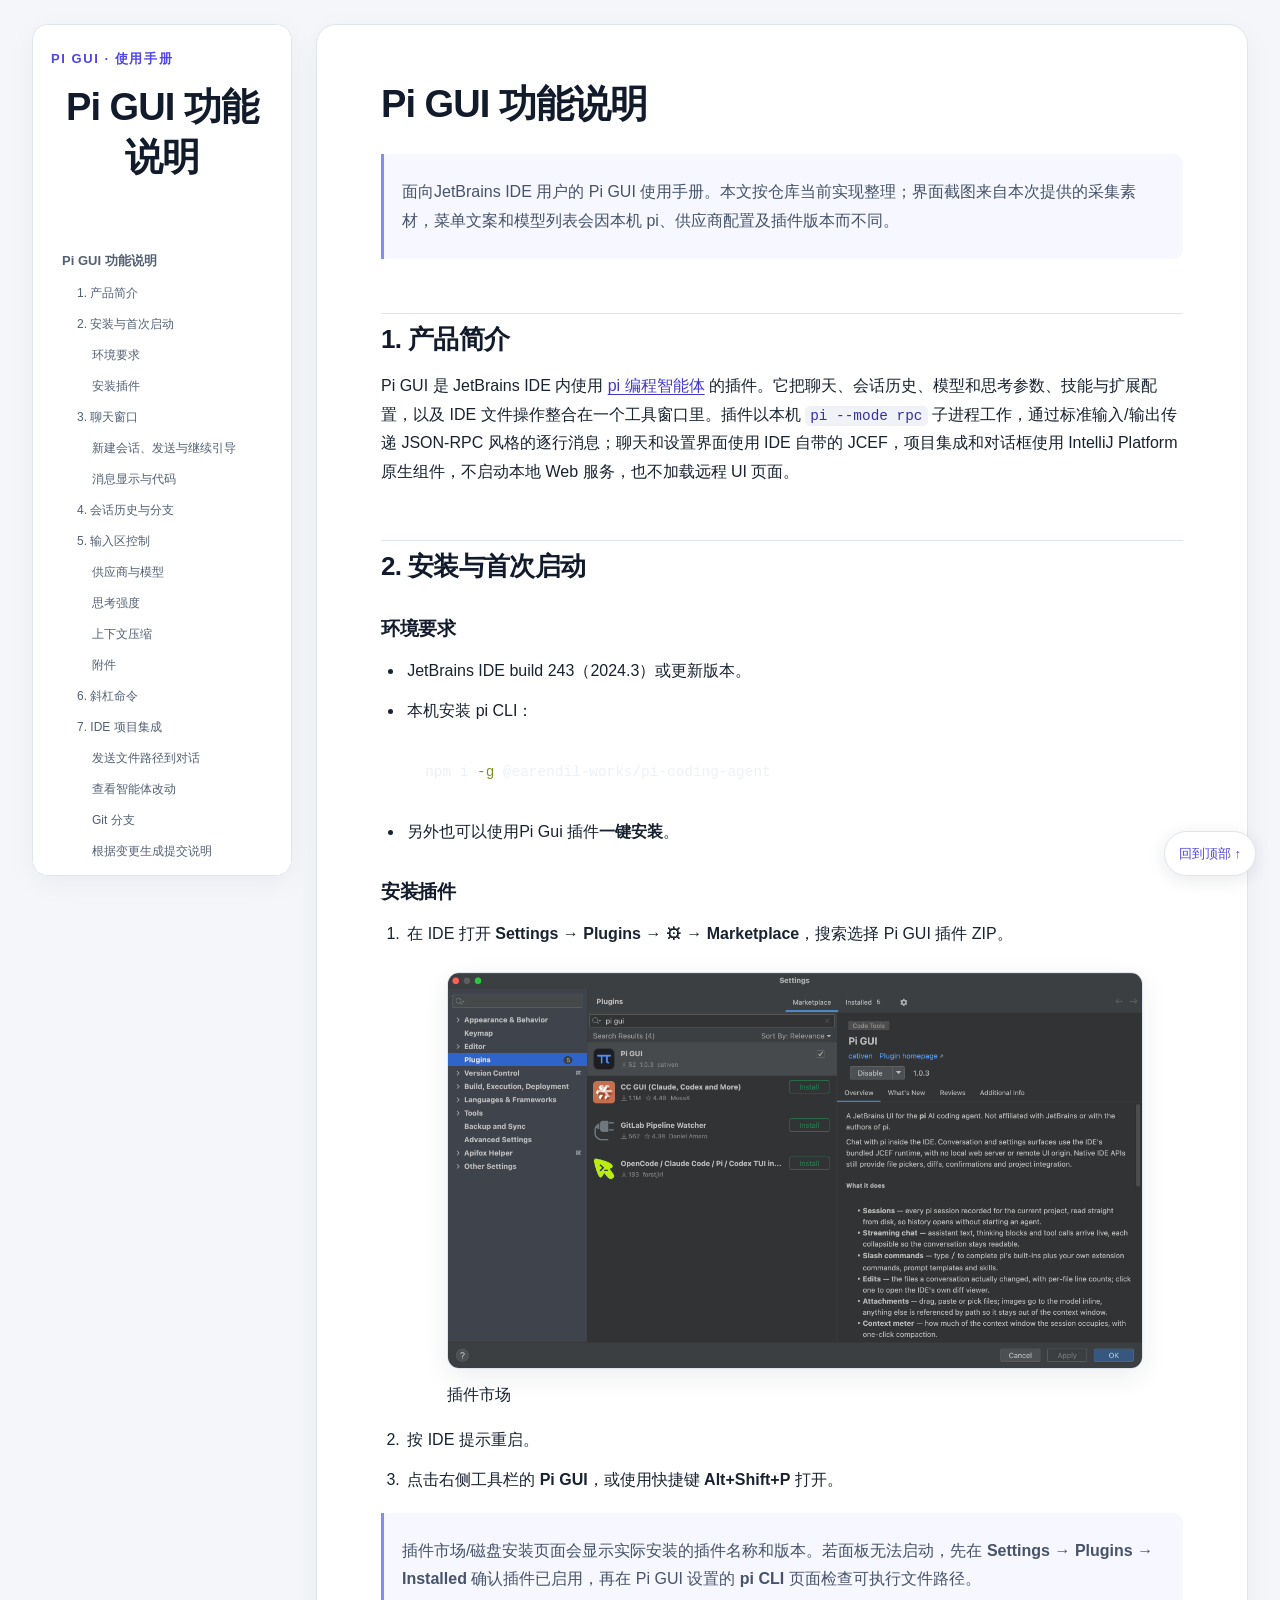
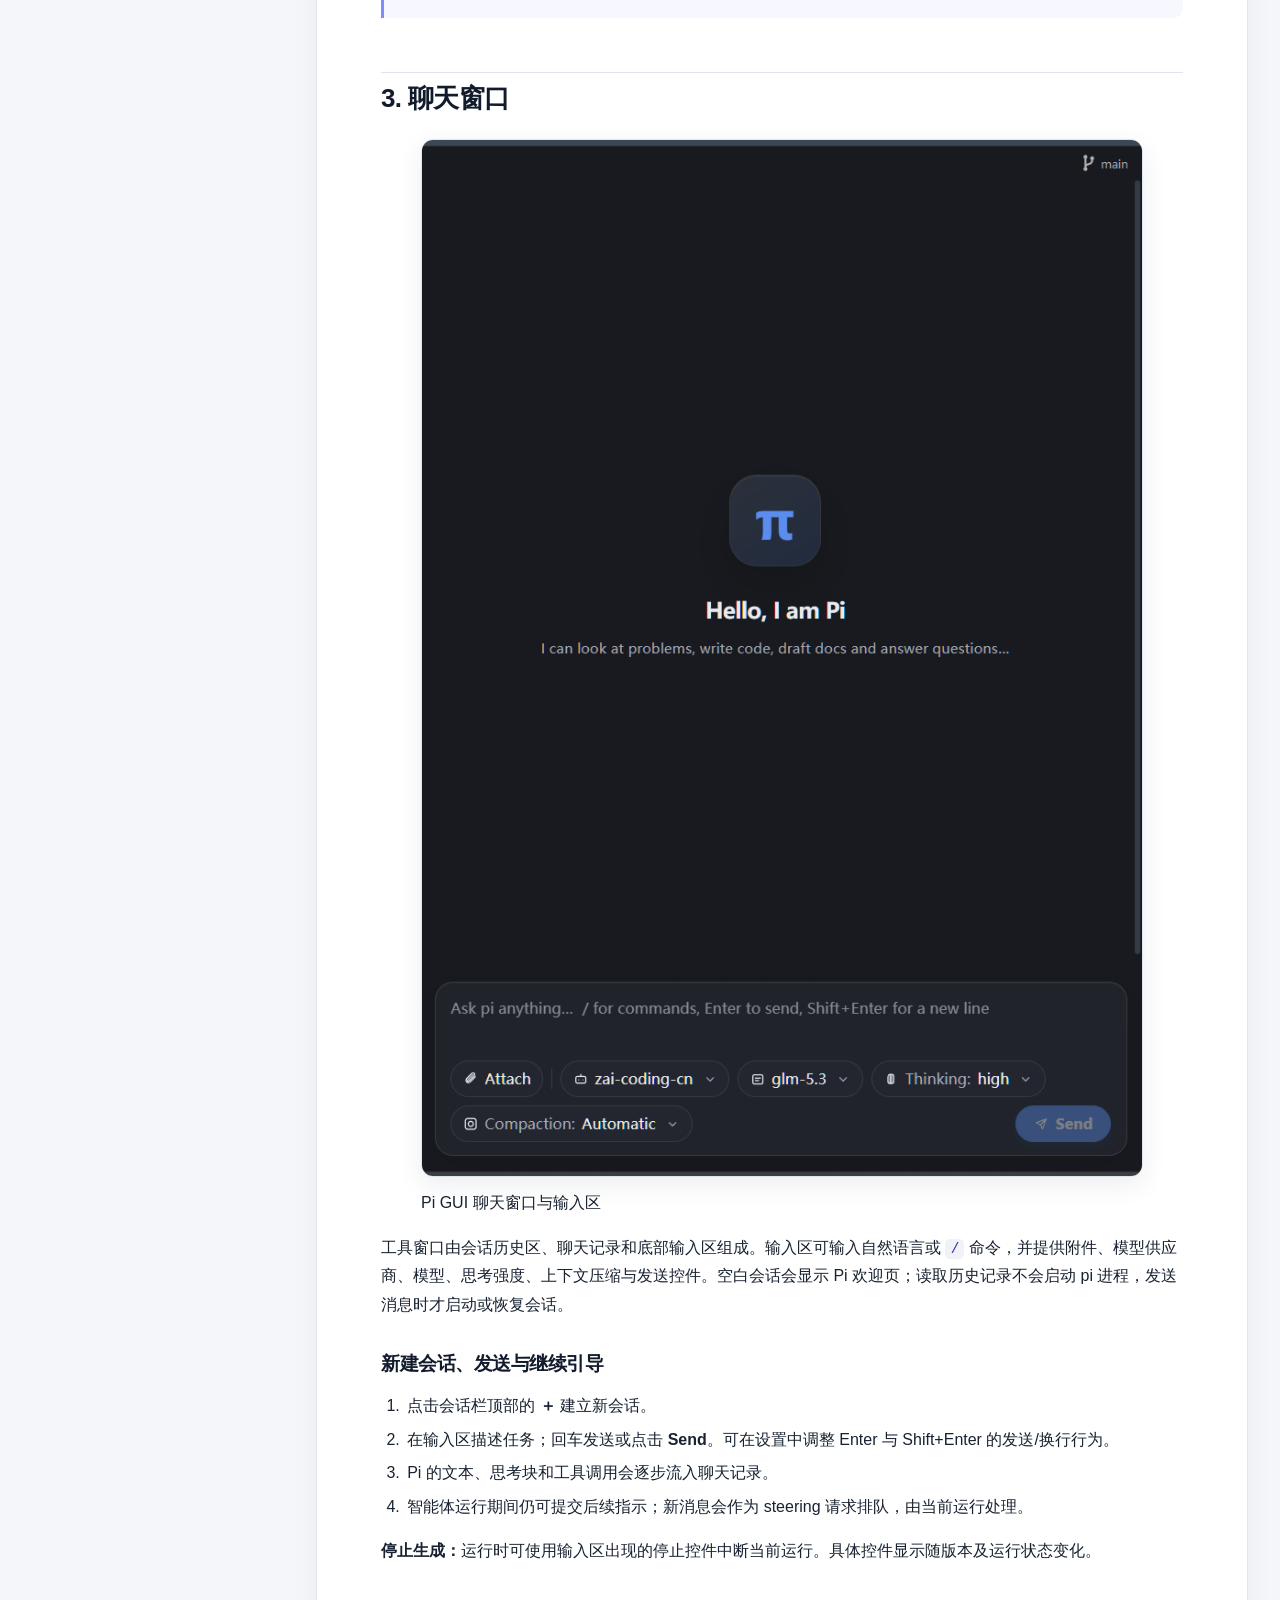
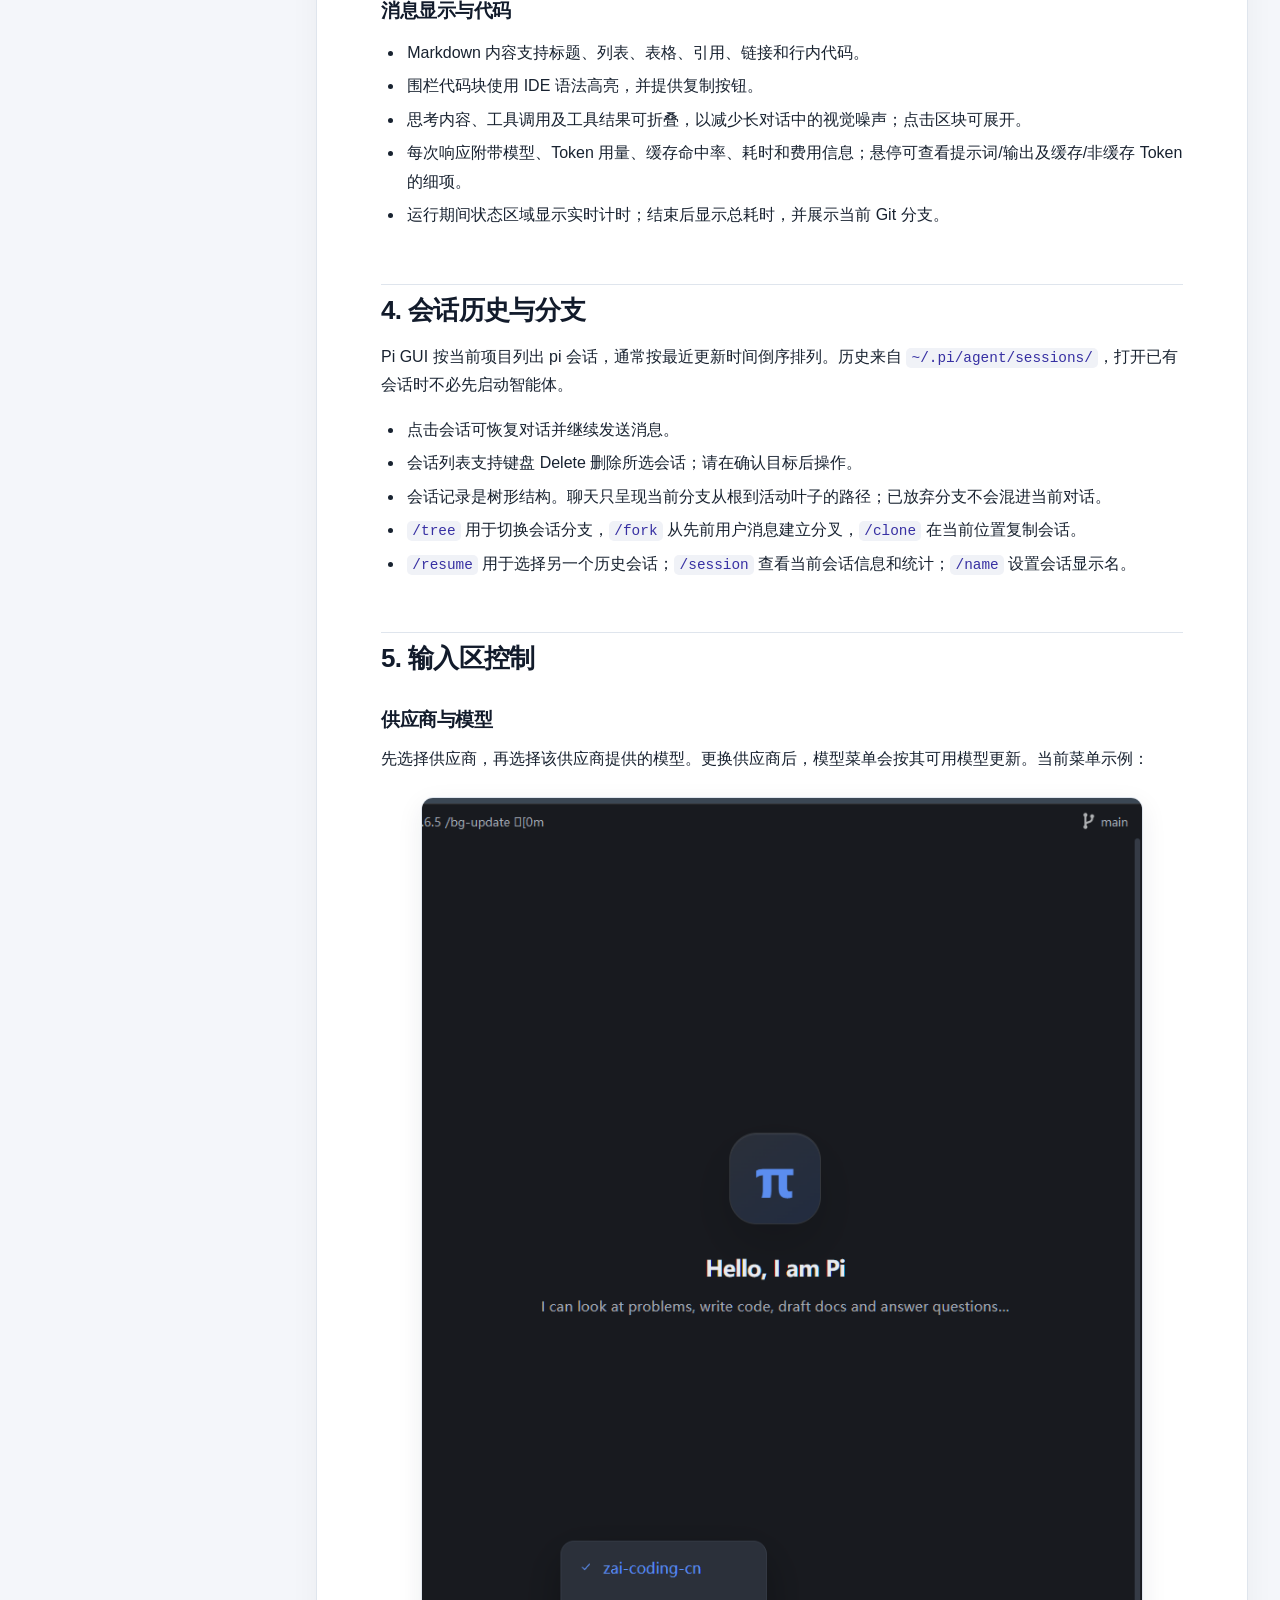
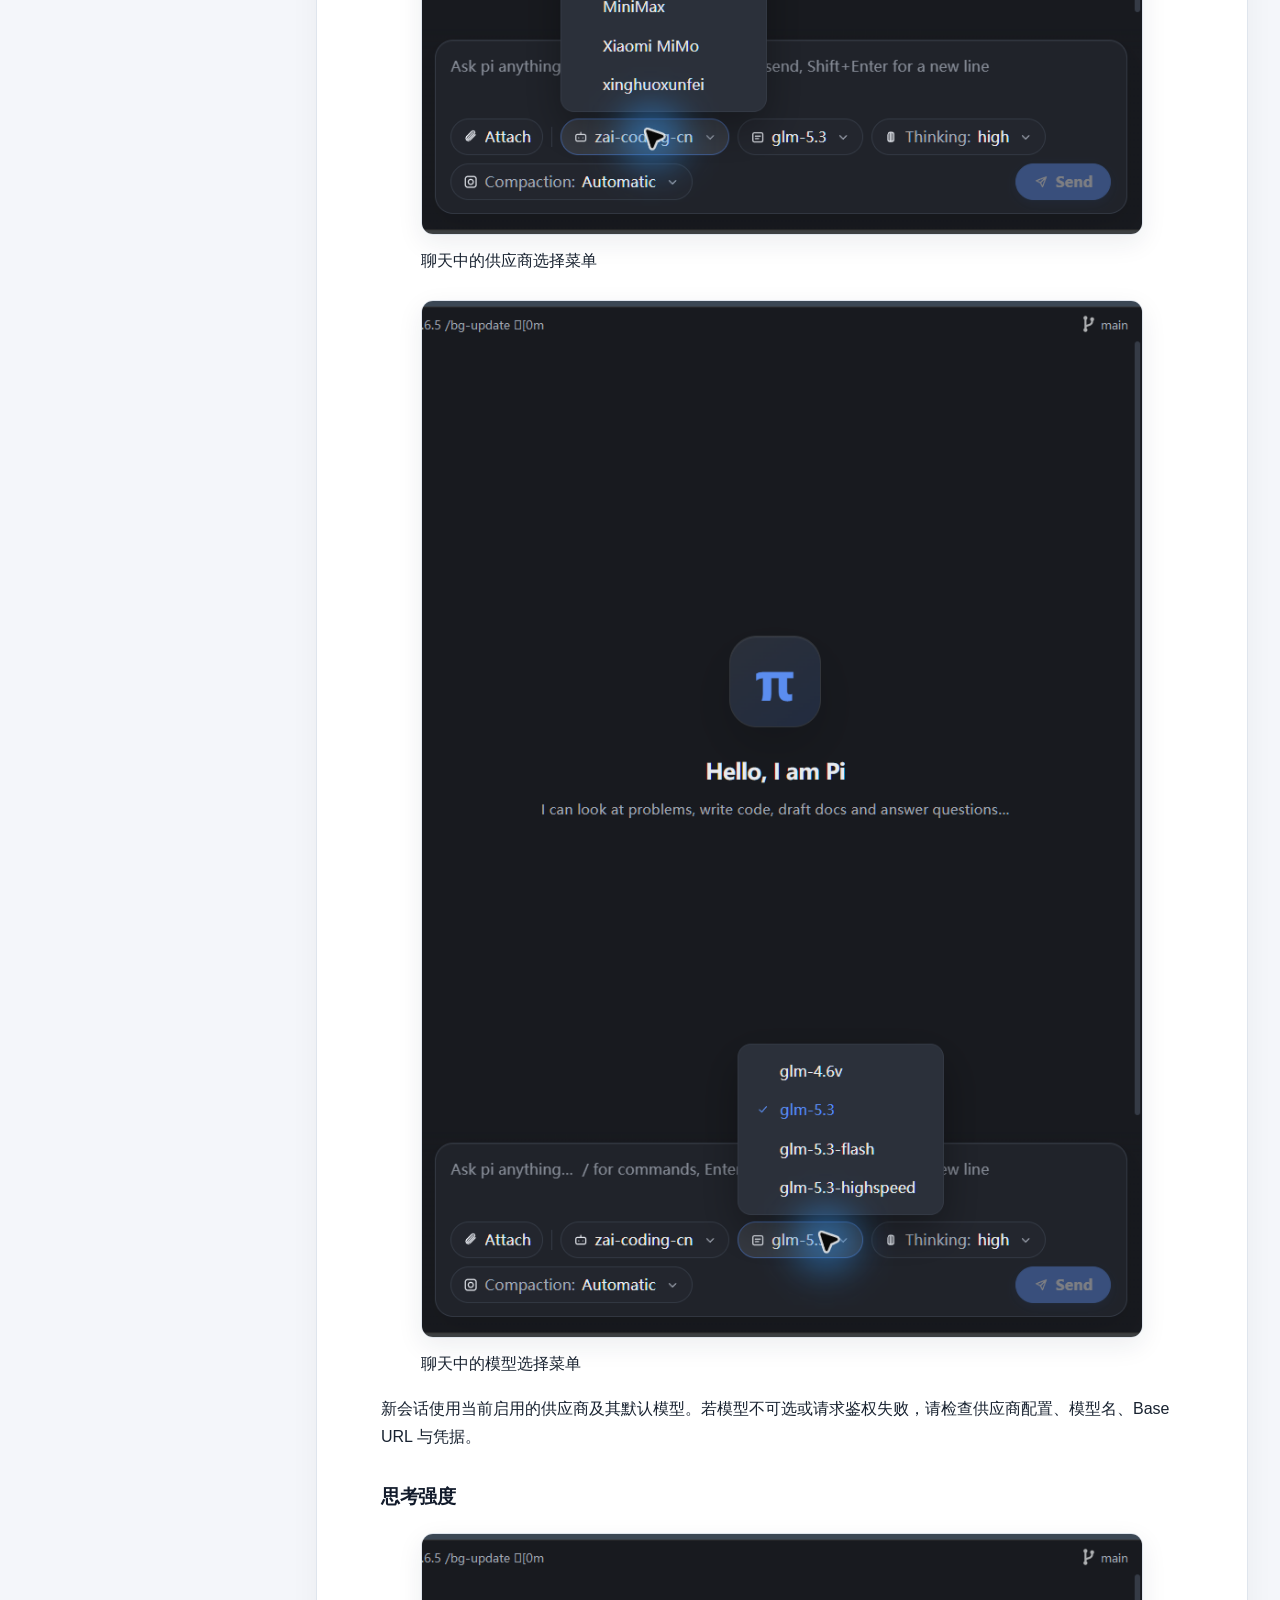
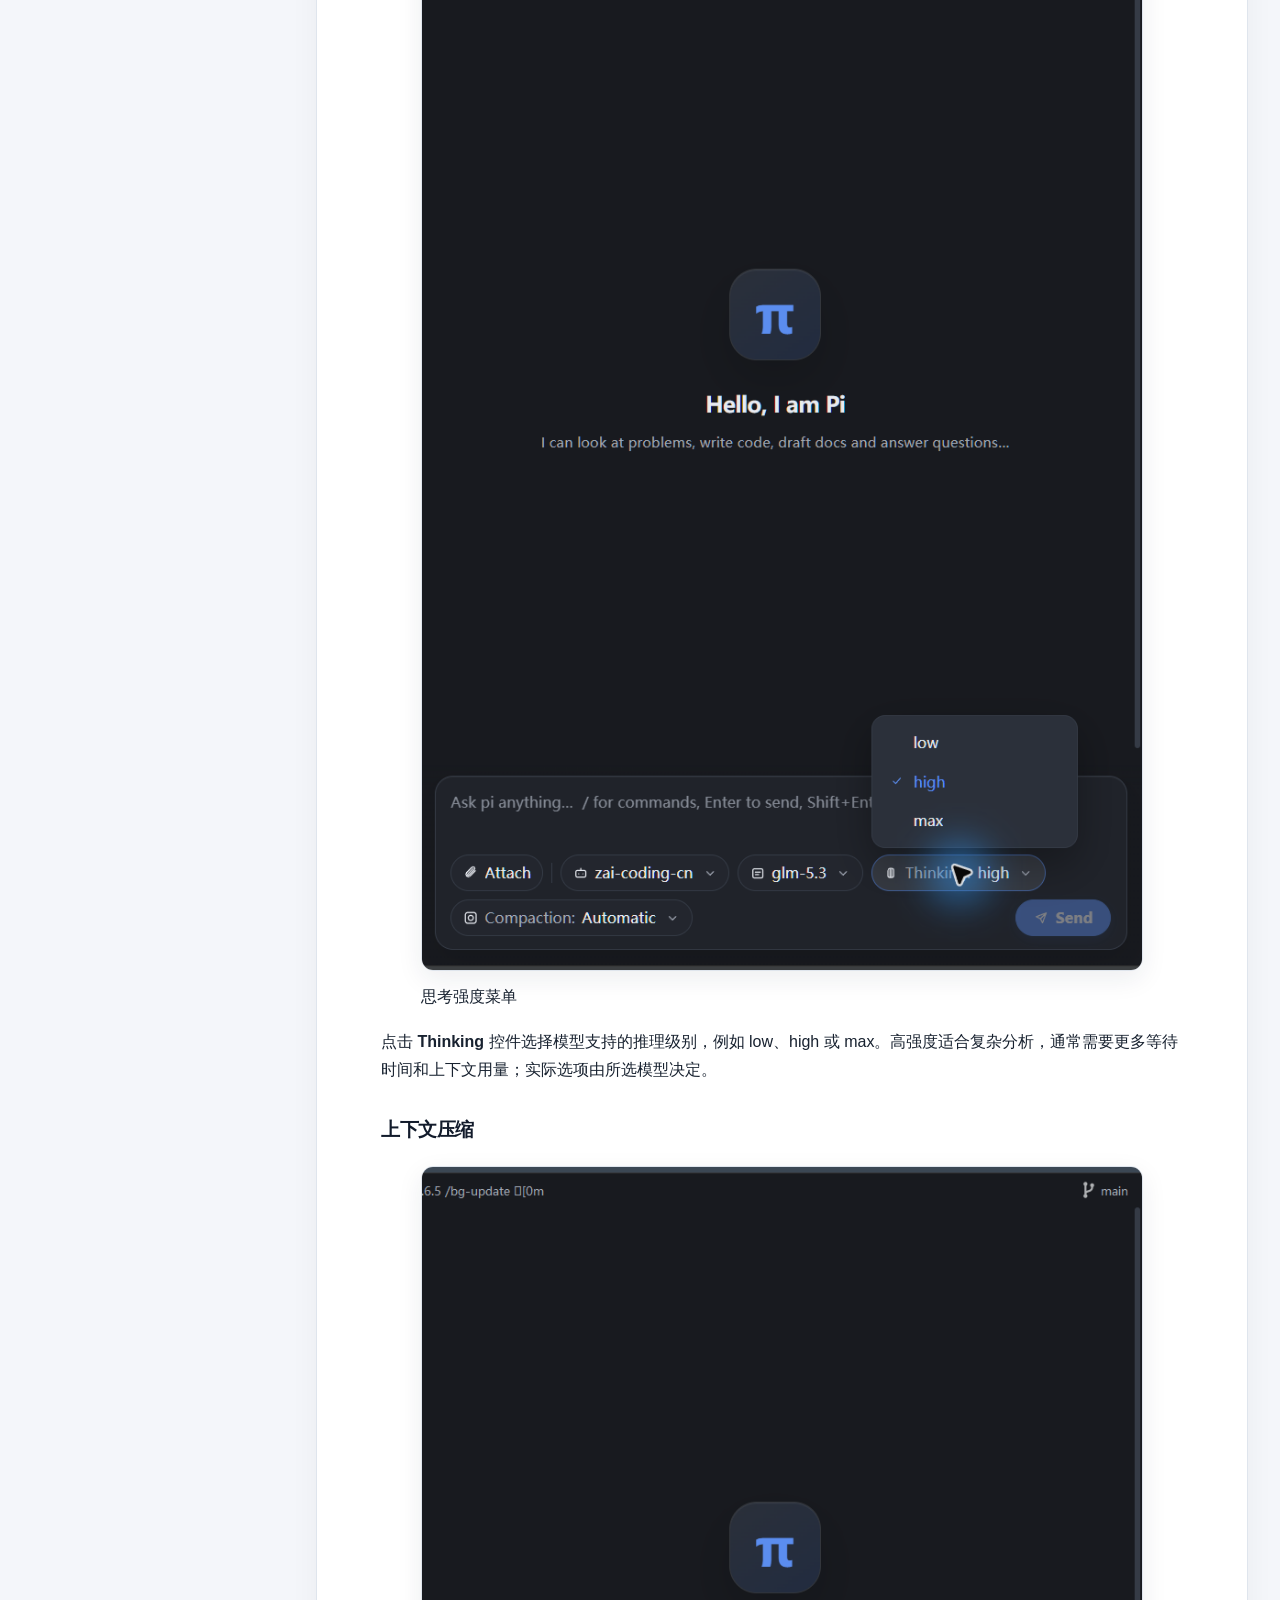
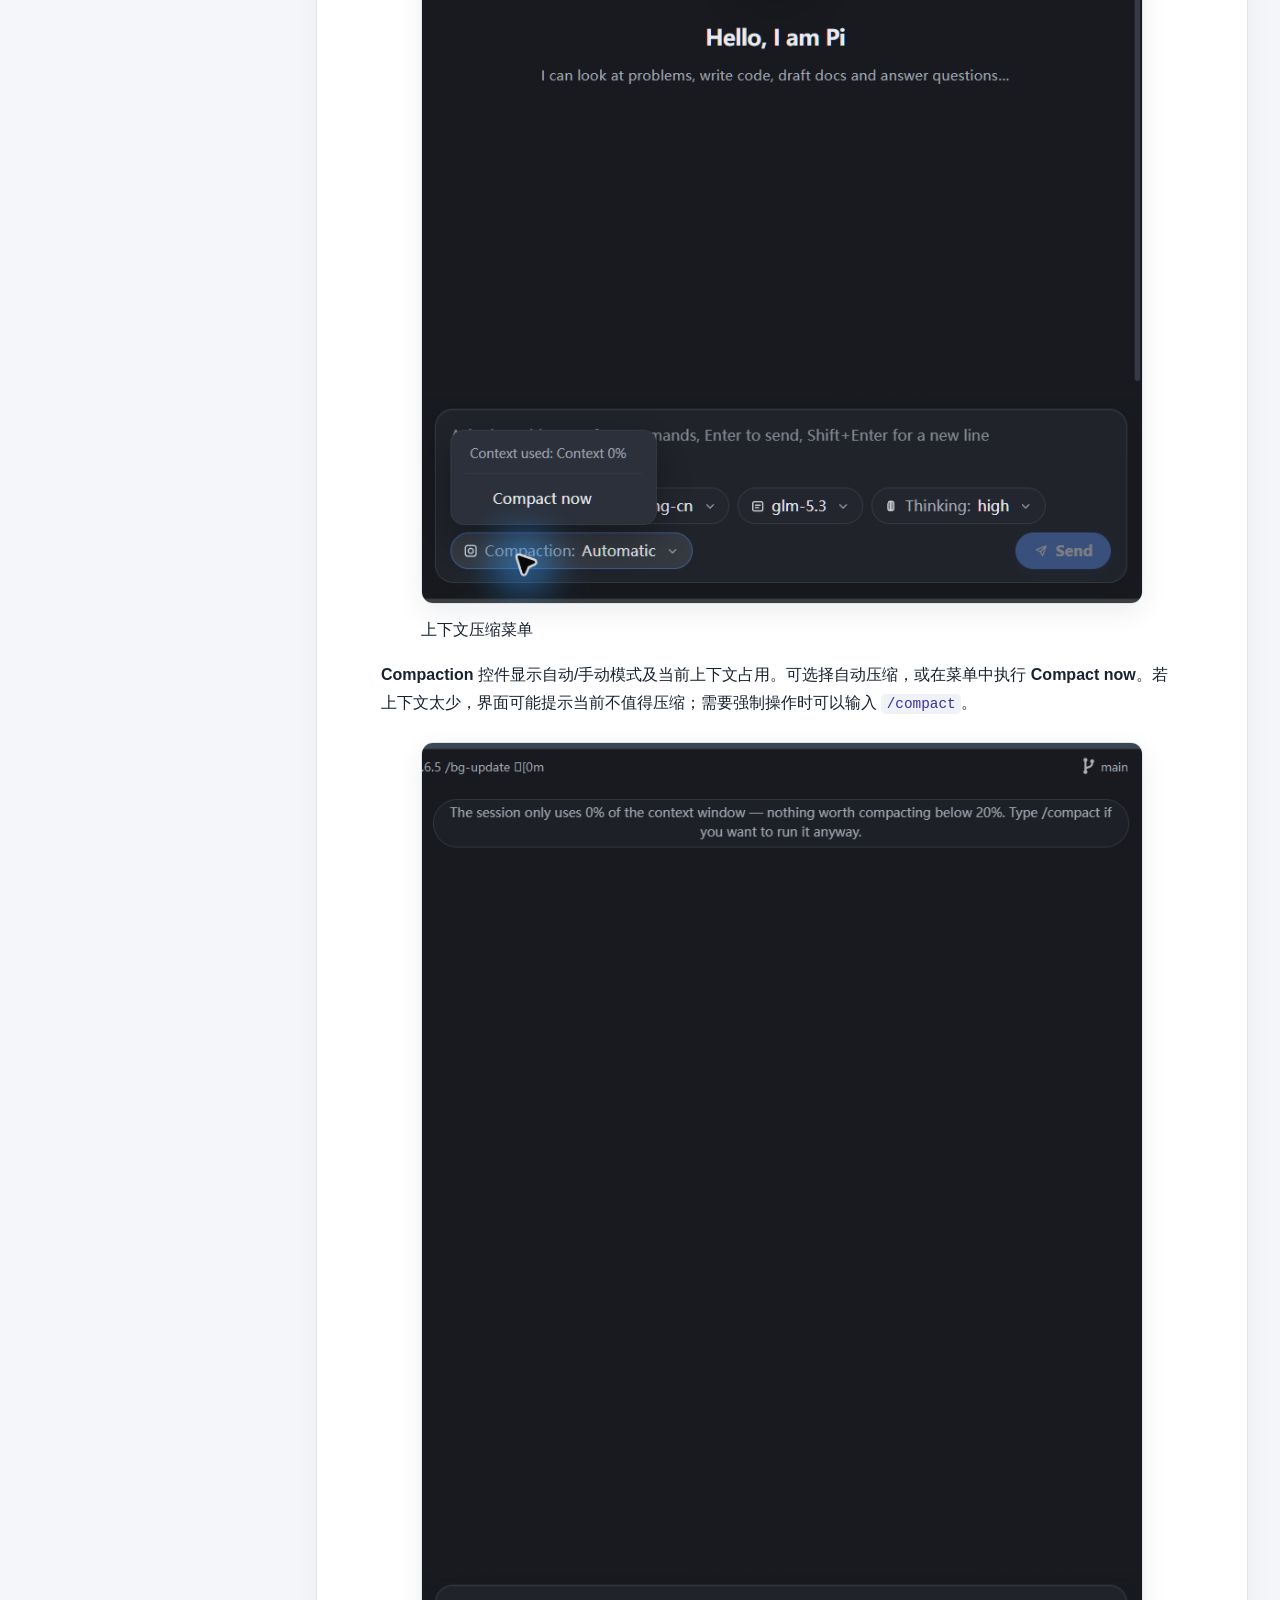
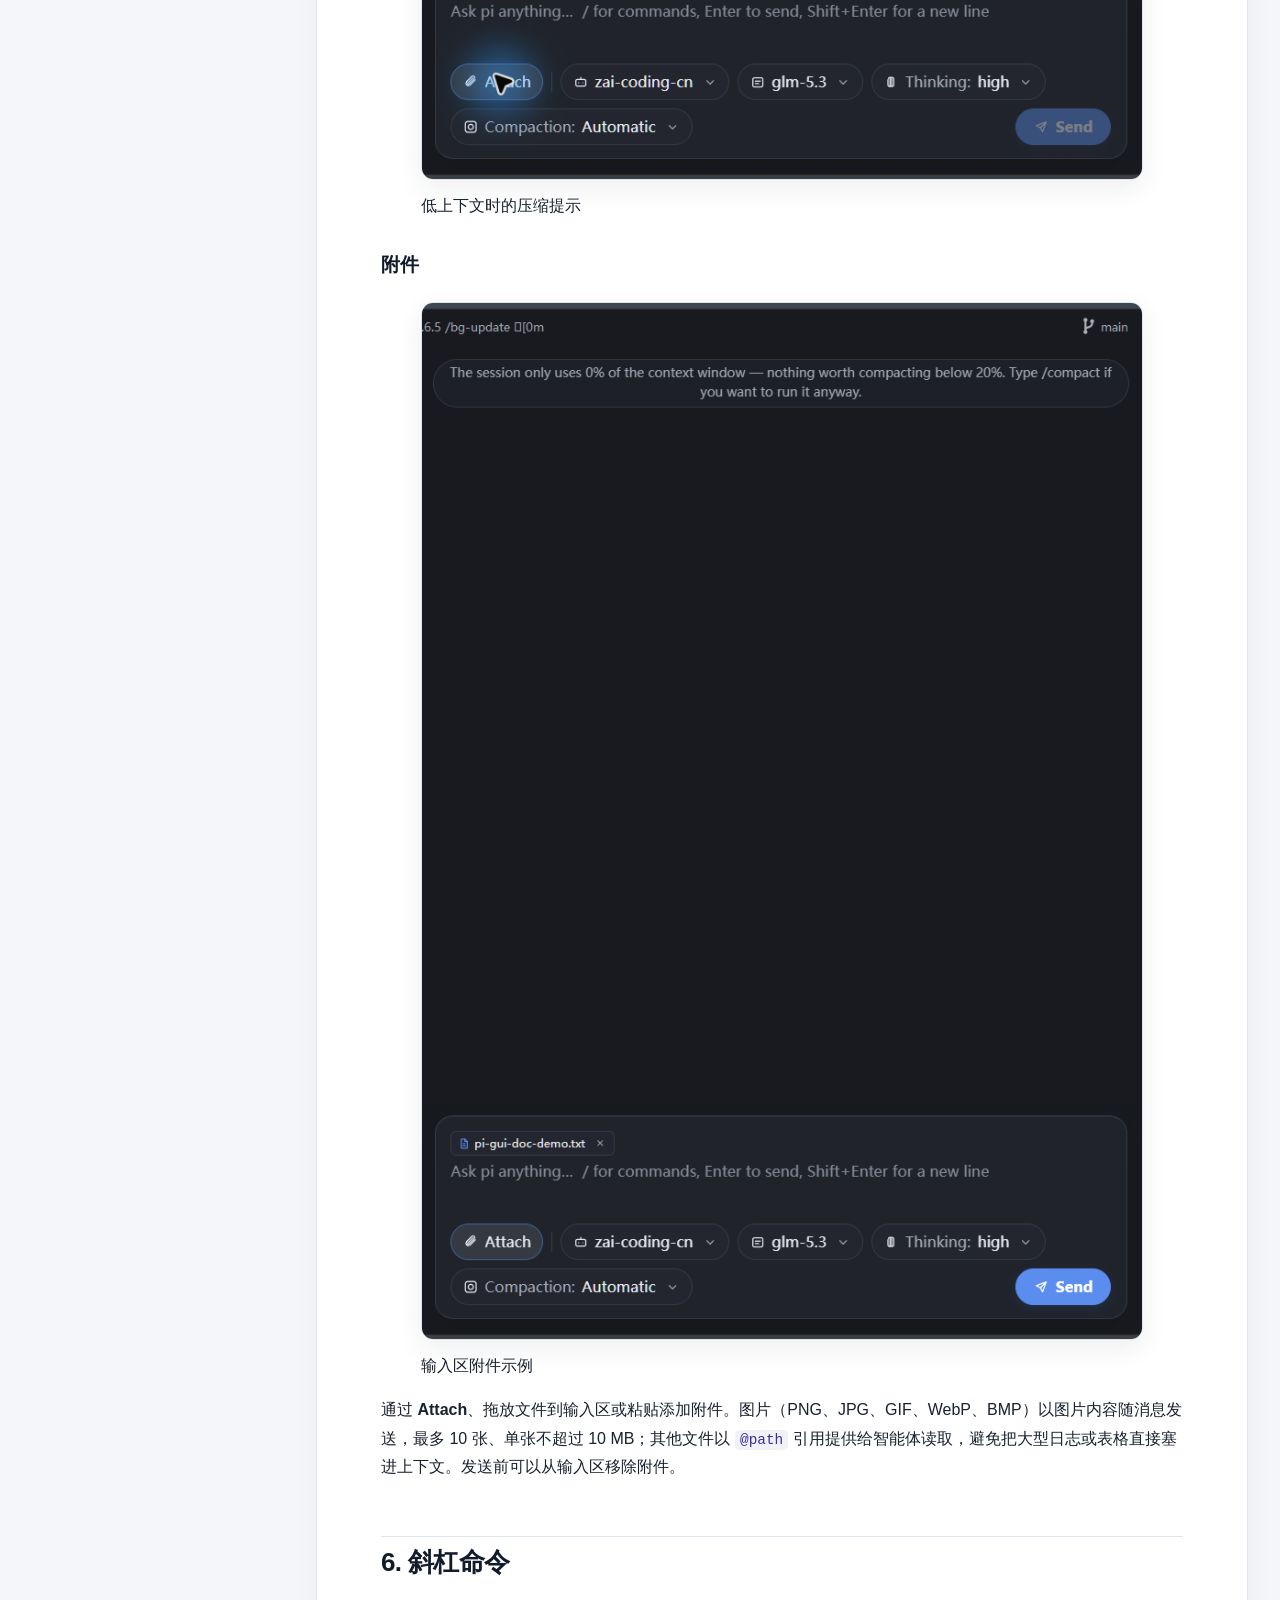
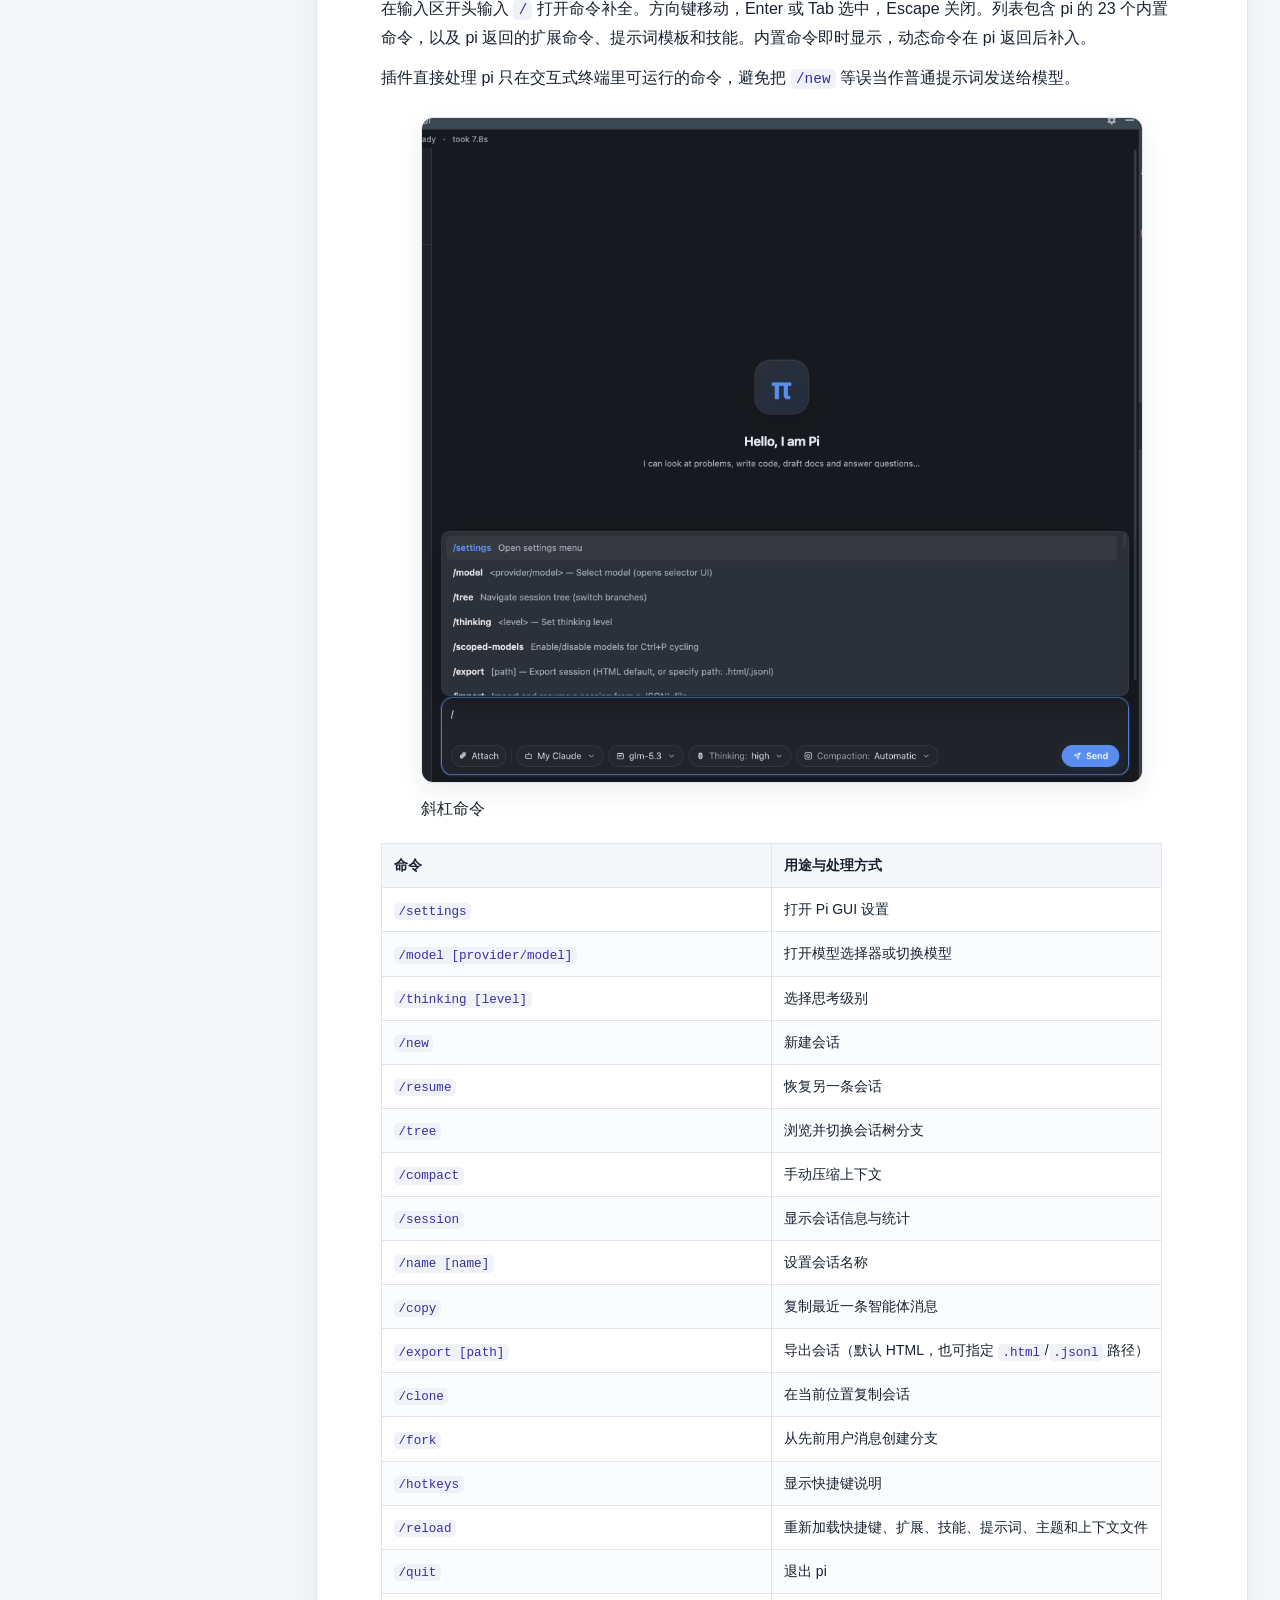
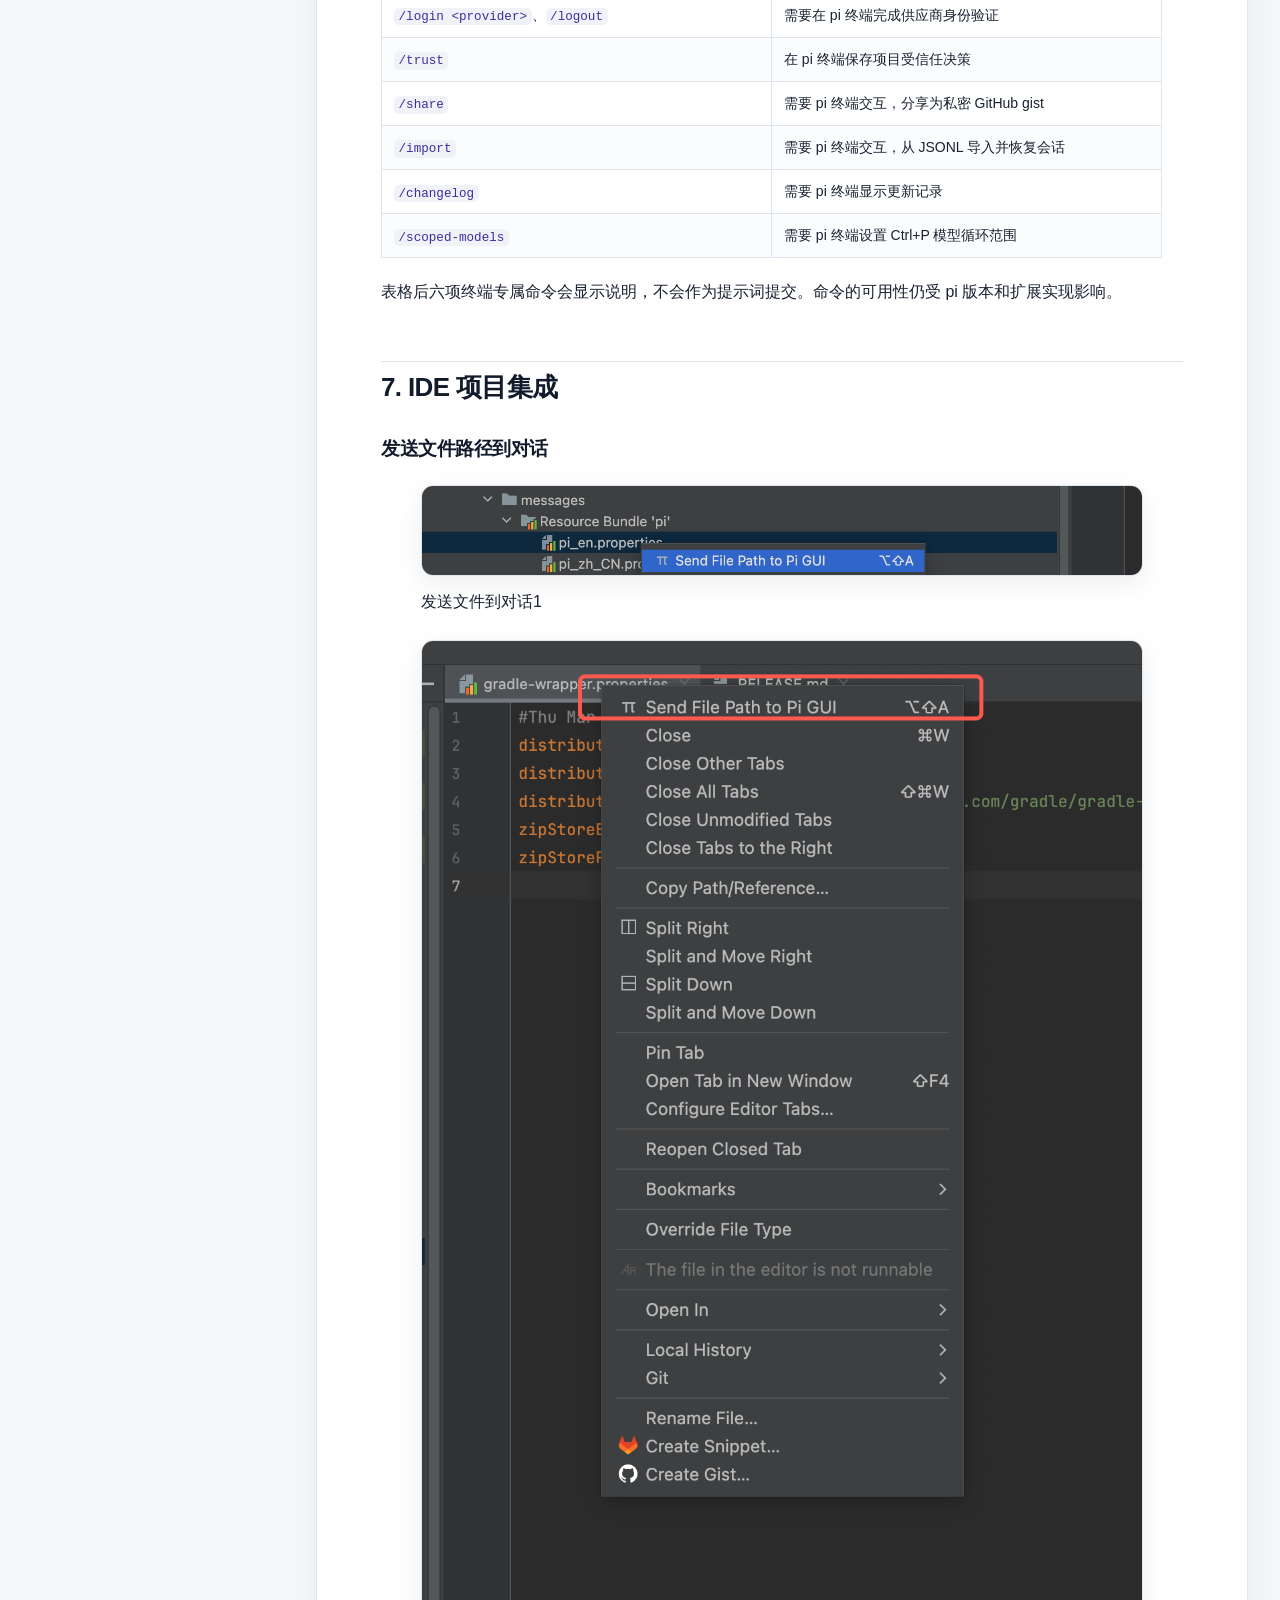
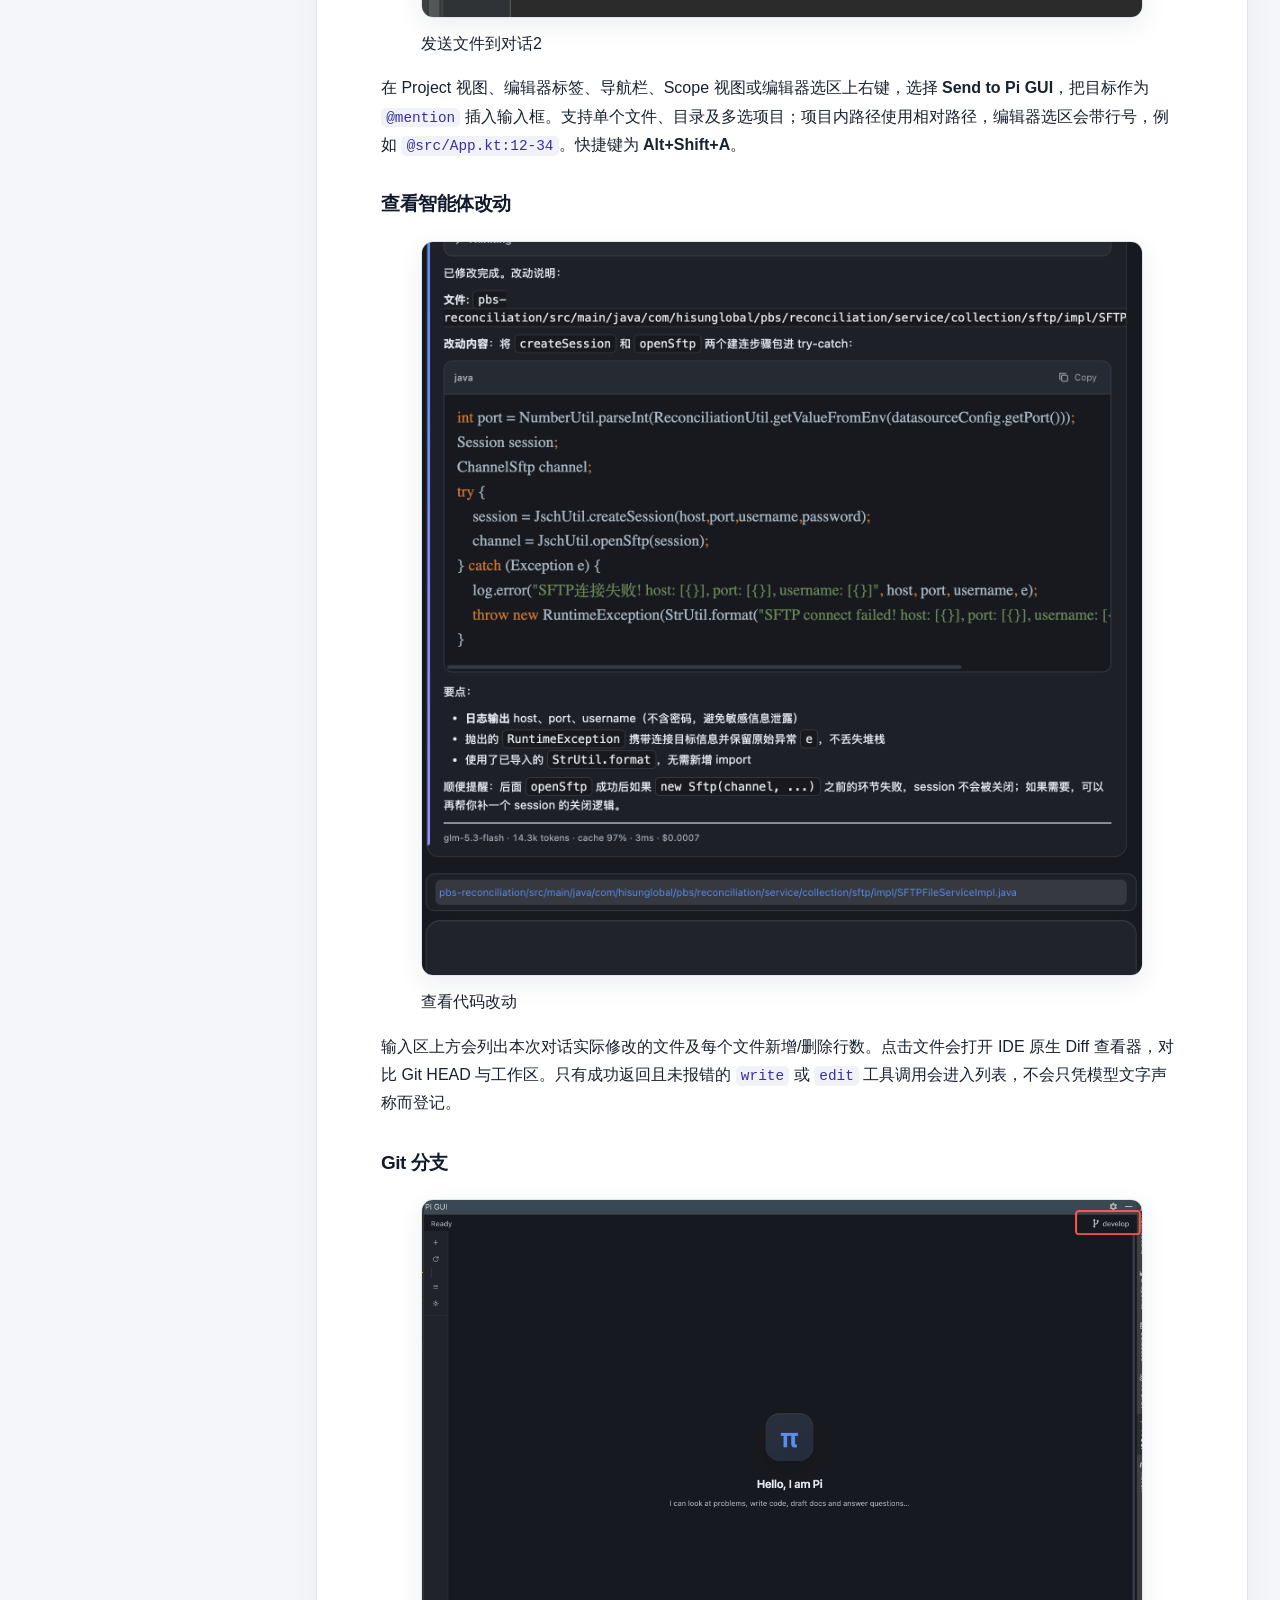
